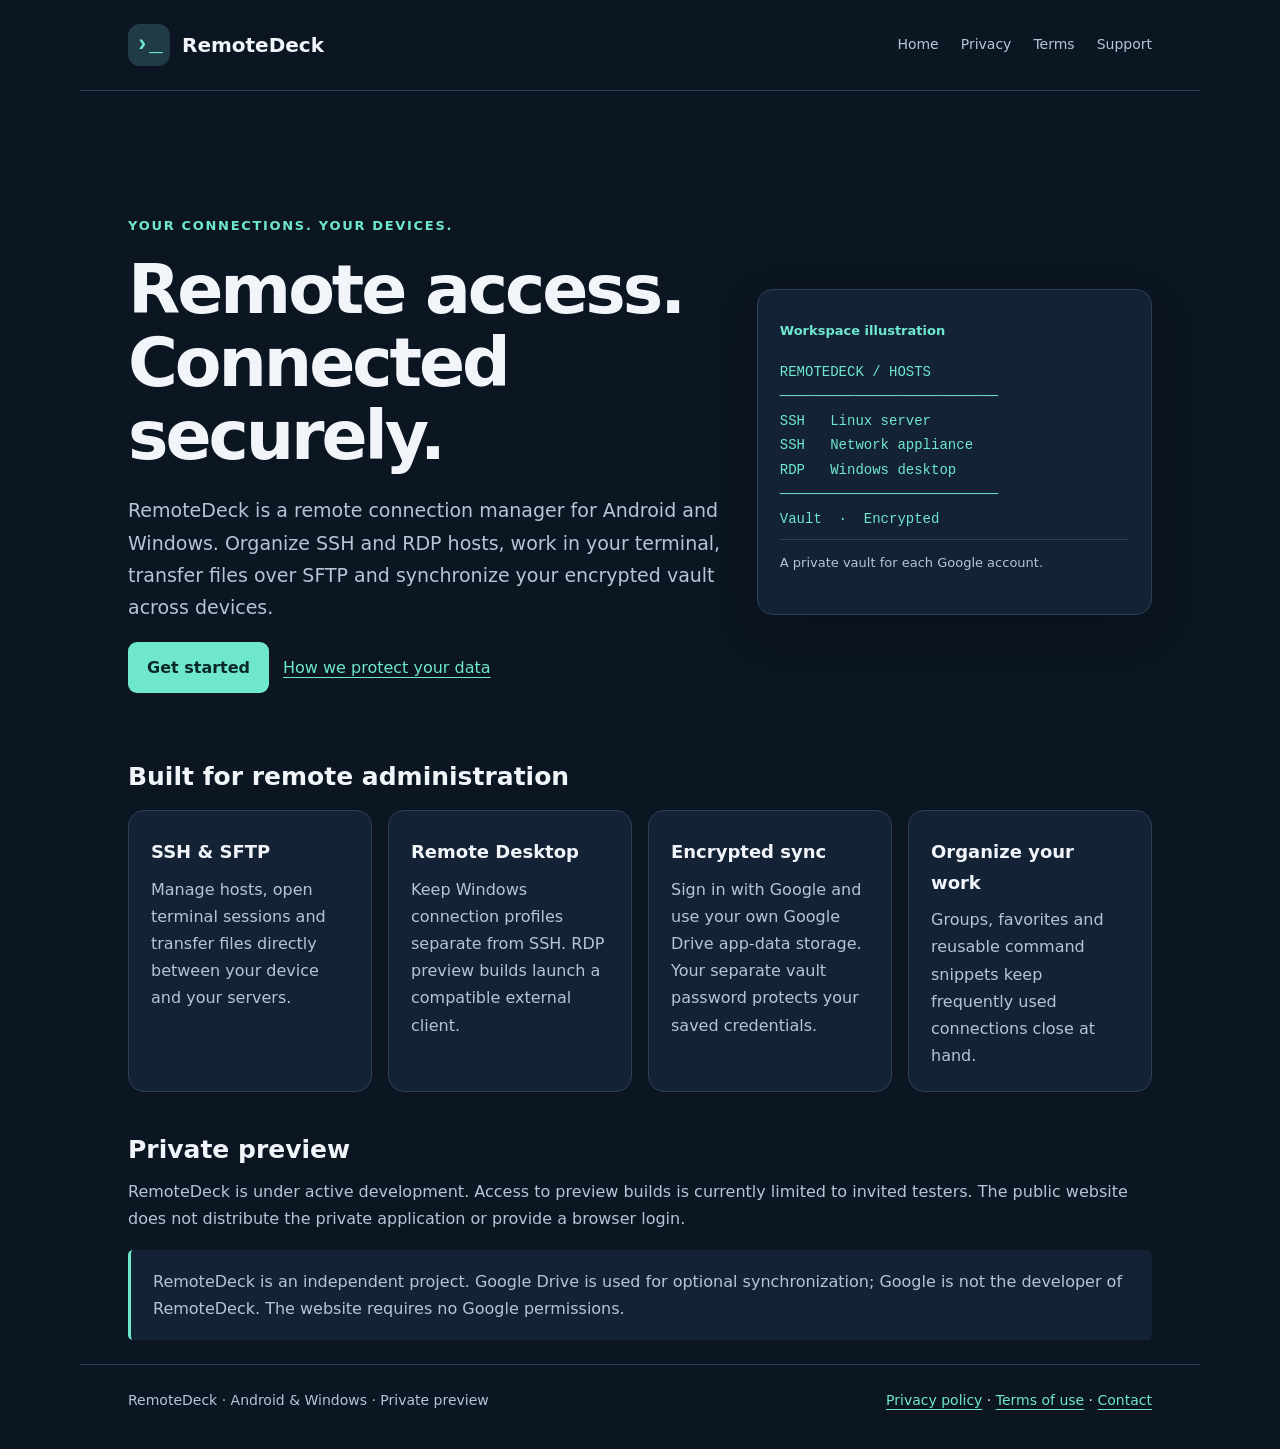
==== index.html @ 5c00d6cf "Publish RemoteDeck website with project support contact" ====
<!doctype html>
<html lang="en"><head><meta charset="utf-8"><meta name="viewport" content="width=device-width,initial-scale=1"><meta name="description" content="RemoteDeck is an Android and Windows remote connection manager with SSH, SFTP, RDP profiles and encrypted Google Drive synchronization."><title>Secure remote access | RemoteDeck</title><link rel="stylesheet" href="style.css"></head>
<body><a class="skip" href="#main">Skip to content</a><header class="header"><a class="brand" href="./"><span class="mark" aria-hidden="true">›_</span><span>RemoteDeck</span></a><nav aria-label="Main navigation"><a href="./">Home</a><a href="privacy.html">Privacy</a><a href="terms.html">Terms</a><a href="support.html">Support</a></nav></header><main id="main"><section class="hero"><div><span class="eyebrow">Your connections. Your devices.</span><h1>Remote access.<br>Connected securely.</h1><p class="lead">RemoteDeck is a remote connection manager for Android and Windows. Organize SSH and RDP hosts, work in your terminal, transfer files over SFTP and synchronize your encrypted vault across devices.</p><a class="button" href="support.html">Get started</a><a class="secondary" href="privacy.html">How we protect your data</a></div><div class="panel"><p class="label">Workspace illustration</p><div class="terminal" aria-label="Illustrative host list">REMOTEDECK / HOSTS
──────────────────────────
SSH   Linux server
SSH   Network appliance
RDP   Windows desktop
──────────────────────────
Vault  ·  Encrypted</div><p class="status">A private vault for each Google account.</p></div></section>
<h2>Built for remote administration</h2><div class="grid"><section class="feature"><h3>SSH &amp; SFTP</h3><p>Manage hosts, open terminal sessions and transfer files directly between your device and your servers.</p></section><section class="feature"><h3>Remote Desktop</h3><p>Keep Windows connection profiles separate from SSH. RDP preview builds launch a compatible external client.</p></section><section class="feature"><h3>Encrypted sync</h3><p>Sign in with Google and use your own Google Drive app-data storage. Your separate vault password protects your saved credentials.</p></section><section class="feature"><h3>Organize your work</h3><p>Groups, favorites and reusable command snippets keep frequently used connections close at hand.</p></section></div>
<h2>Private preview</h2><p>RemoteDeck is under active development. Access to preview builds is currently limited to invited testers. The public website does not distribute the private application or provide a browser login.</p><div class="notice"><p>RemoteDeck is an independent project. Google Drive is used for optional synchronization; Google is not the developer of RemoteDeck. The website requires no Google permissions.</p></div></main><footer><p>RemoteDeck · Android &amp; Windows · Private preview</p><div><a href="privacy.html">Privacy policy</a> · <a href="terms.html">Terms of use</a> · <a href="support.html">Contact</a></div></footer></body></html>
---- style.css ----
:root{color-scheme:dark;--bg:#0c1522;--panel:#142235;--ink:#f1f5fa;--muted:#b5c5d6;--accent:#6ee7cd;--line:#2d4055;font:16px/1.7 system-ui,-apple-system,BlinkMacSystemFont,"Segoe UI",sans-serif}*{box-sizing:border-box}body{margin:0;background:var(--bg);color:var(--ink)}a{color:var(--accent);text-underline-offset:4px}a:focus-visible{outline:3px solid var(--accent);outline-offset:5px}.header,main,footer{max-width:1120px;margin:auto;padding:24px clamp(18px,5vw,48px)}.header{display:flex;align-items:center;justify-content:space-between;gap:22px;border-bottom:1px solid var(--line)}.brand{display:flex;gap:12px;align-items:center;font-size:20px;font-weight:750;text-decoration:none;color:var(--ink)}.mark{display:grid;place-items:center;width:42px;height:42px;border-radius:12px;background:#203b45;color:var(--accent);font:700 23px/1 monospace}.header nav{display:flex;flex-wrap:wrap;gap:10px 22px}.header nav a{font-size:14px;text-decoration:none;color:var(--muted)}.header nav a:hover{text-decoration:underline;color:var(--ink)}.hero{padding:clamp(40px,8vw,96px) 0 36px;display:grid;grid-template-columns:1.2fr .8fr;align-items:center;gap:36px}.eyebrow{color:var(--accent);font-size:13px;letter-spacing:.13em;text-transform:uppercase;font-weight:750}h1{font-size:clamp(38px,6vw,68px);line-height:1.07;letter-spacing:-.045em;margin:16px 0 22px}h2{font-size:25px;line-height:1.25;margin:32px 0 12px}h3{font-size:18px;margin:4px 0 8px}p{margin:8px 0 18px;color:var(--muted)}.lead{font-size:19px;max-width:620px}.button{display:inline-block;padding:12px 19px;border-radius:9px;background:var(--accent);color:#0b2929;font-weight:750;text-decoration:none}.secondary{display:inline-block;margin-left:14px}.panel,.feature{background:var(--panel);border:1px solid var(--line);border-radius:16px;padding:22px}.panel{box-shadow:0 16px 45px #0003}.terminal{font:14px/1.75 ui-monospace,SFMono-Regular,Consolas,monospace;white-space:pre-wrap;color:var(--accent)}.status{font-size:13px;color:var(--muted);border-top:1px solid var(--line);padding-top:12px}.grid{display:grid;grid-template-columns:repeat(auto-fit,minmax(230px,1fr));gap:16px;margin:18px 0 42px}.feature p{margin-bottom:0}.document{max-width:800px;padding-bottom:44px}.document h1{font-size:clamp(36px,5vw,48px)}.document li{margin:8px 0;color:var(--muted)}.notice{padding:18px 22px;border-left:3px solid var(--accent);background:var(--panel);border-radius:5px}.notice p{margin:0}.label{font-size:13px;color:var(--accent);font-weight:700}footer{border-top:1px solid var(--line);font-size:14px;padding-bottom:36px;display:flex;justify-content:space-between;align-items:center;flex-wrap:wrap;gap:12px}footer p{margin:0}.skip{position:absolute;left:-1000px}.skip:focus{left:16px;top:16px;background:var(--bg);padding:12px;z-index:10}code{overflow-wrap:anywhere;color:var(--accent)}@media(max-width:720px){.header{align-items:flex-start;flex-direction:column}.hero{grid-template-columns:1fr}.secondary{display:block;margin:14px 0 0}.grid{grid-template-columns:1fr}.panel{box-shadow:none}}
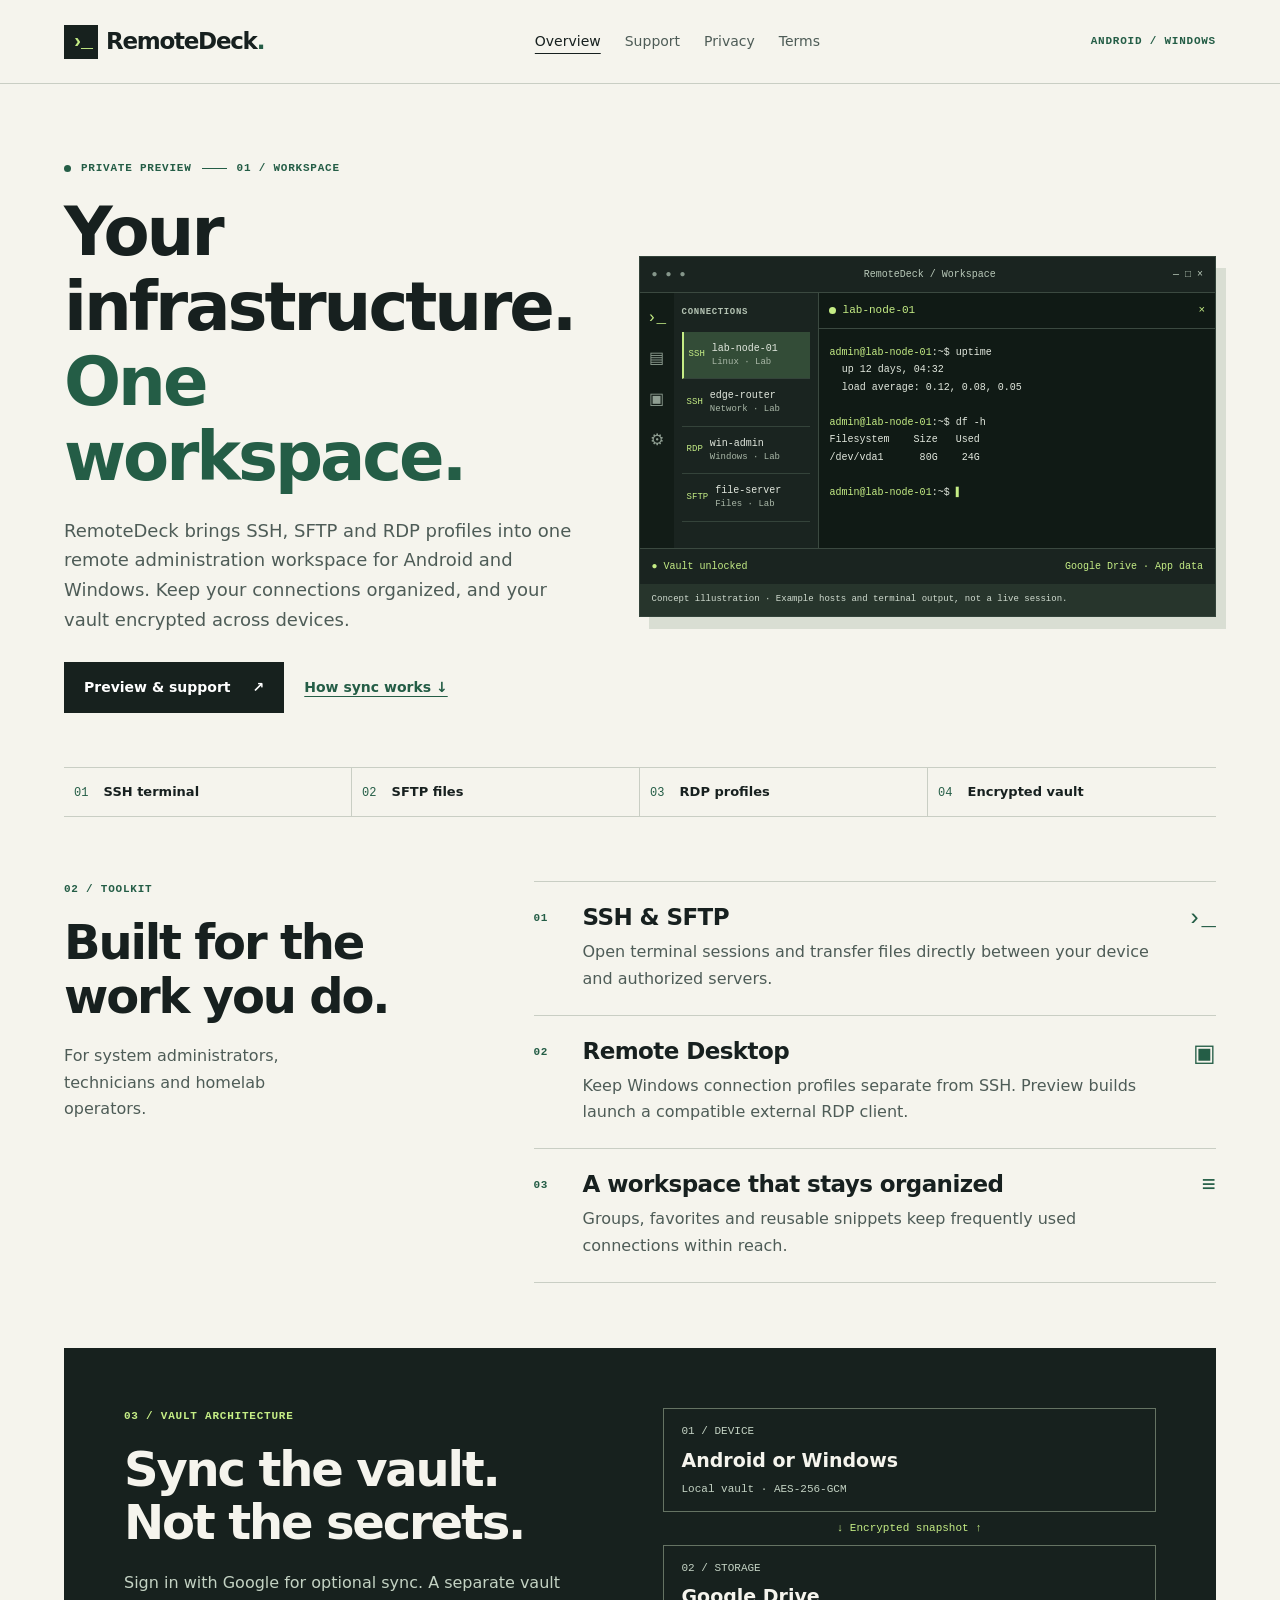
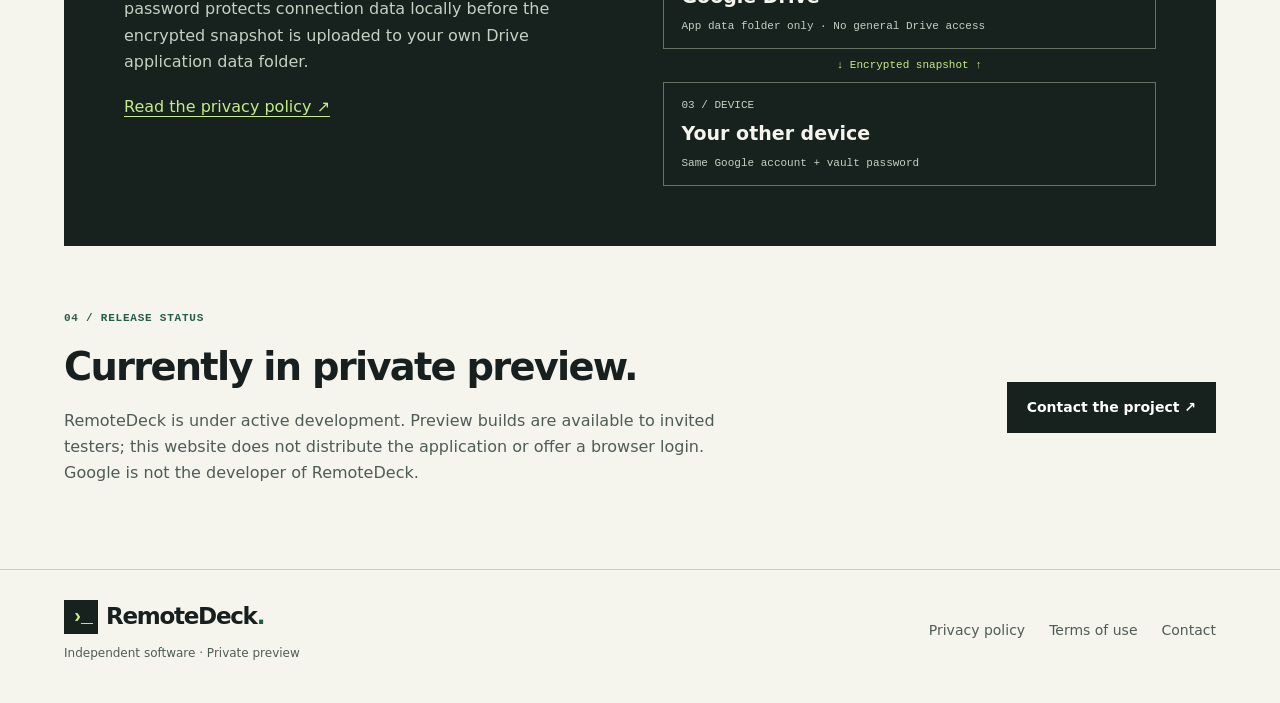
==== commit faf6598c: "Refresh RemoteDeck product website and add Search Console verification" ====
--- a/index.html
+++ b/index.html
@@ -1,11 +1,19 @@
 <!doctype html>
-<html lang="en"><head><meta charset="utf-8"><meta name="viewport" content="width=device-width,initial-scale=1"><meta name="description" content="RemoteDeck is an Android and Windows remote connection manager with SSH, SFTP, RDP profiles and encrypted Google Drive synchronization."><title>Secure remote access | RemoteDeck</title><link rel="stylesheet" href="style.css"></head>
-<body><a class="skip" href="#main">Skip to content</a><header class="header"><a class="brand" href="./"><span class="mark" aria-hidden="true">›_</span><span>RemoteDeck</span></a><nav aria-label="Main navigation"><a href="./">Home</a><a href="privacy.html">Privacy</a><a href="terms.html">Terms</a><a href="support.html">Support</a></nav></header><main id="main"><section class="hero"><div><span class="eyebrow">Your connections. Your devices.</span><h1>Remote access.<br>Connected securely.</h1><p class="lead">RemoteDeck is a remote connection manager for Android and Windows. Organize SSH and RDP hosts, work in your terminal, transfer files over SFTP and synchronize your encrypted vault across devices.</p><a class="button" href="support.html">Get started</a><a class="secondary" href="privacy.html">How we protect your data</a></div><div class="panel"><p class="label">Workspace illustration</p><div class="terminal" aria-label="Illustrative host list">REMOTEDECK / HOSTS
-──────────────────────────
-SSH   Linux server
-SSH   Network appliance
-RDP   Windows desktop
-──────────────────────────
-Vault  ·  Encrypted</div><p class="status">A private vault for each Google account.</p></div></section>
-<h2>Built for remote administration</h2><div class="grid"><section class="feature"><h3>SSH &amp; SFTP</h3><p>Manage hosts, open terminal sessions and transfer files directly between your device and your servers.</p></section><section class="feature"><h3>Remote Desktop</h3><p>Keep Windows connection profiles separate from SSH. RDP preview builds launch a compatible external client.</p></section><section class="feature"><h3>Encrypted sync</h3><p>Sign in with Google and use your own Google Drive app-data storage. Your separate vault password protects your saved credentials.</p></section><section class="feature"><h3>Organize your work</h3><p>Groups, favorites and reusable command snippets keep frequently used connections close at hand.</p></section></div>
-<h2>Private preview</h2><p>RemoteDeck is under active development. Access to preview builds is currently limited to invited testers. The public website does not distribute the private application or provide a browser login.</p><div class="notice"><p>RemoteDeck is an independent project. Google Drive is used for optional synchronization; Google is not the developer of RemoteDeck. The website requires no Google permissions.</p></div></main><footer><p>RemoteDeck · Android &amp; Windows · Private preview</p><div><a href="privacy.html">Privacy policy</a> · <a href="terms.html">Terms of use</a> · <a href="support.html">Contact</a></div></footer></body></html>+<html lang="en"><head><meta charset="utf-8"><meta name="viewport" content="width=device-width,initial-scale=1"><meta name="description" content="RemoteDeck is an Android and Windows remote connection manager for SSH, SFTP and RDP with encrypted Google Drive synchronization."><title>RemoteDeck — Remote administration workspace</title><link rel="icon" href="icon.svg" type="image/svg+xml"><link rel="stylesheet" href="style.css"></head>
+<body><a class="skip" href="#main">Skip to content</a><header class="header"><a class="brand" href="./" aria-label="RemoteDeck home"><span class="mark" aria-hidden="true">›_</span>RemoteDeck<span class="brand-dot">.</span></a><nav aria-label="Main navigation"><a href="./" aria-current="page">Overview</a><a href="support.html">Support</a><a href="privacy.html">Privacy</a><a href="terms.html">Terms</a></nav><span class="edition">ANDROID / WINDOWS</span></header>
+<main id="main">
+<section class="hero"><div class="hero-copy"><p class="eyebrow"><span class="signal"></span> PRIVATE PREVIEW <span class="rule"></span> 01 / WORKSPACE</p><h1>Your infrastructure.<br><em>One workspace.</em></h1><p class="lead">RemoteDeck brings SSH, SFTP and RDP profiles into one remote administration workspace for Android and Windows. Keep your connections organized, and your vault encrypted across devices.</p><div class="actions"><a class="button" href="support.html">Preview &amp; support <span aria-hidden="true">↗</span></a><a class="secondary" href="#security">How sync works ↓</a></div></div>
+<figure class="workspace"><div class="windowbar"><span class="window-dots" aria-hidden="true">● ● ●</span><span>RemoteDeck / Workspace</span><span>— □ ×</span></div><div class="workspace-body"><aside class="rail" aria-hidden="true"><span class="rail-active">›_</span><span>▤</span><span>▣</span><span>⚙</span></aside><div class="hosts"><p class="ui-label">CONNECTIONS</p><div class="host selected"><span class="protocol">SSH</span><span>lab-node-01<small>Linux · Lab</small></span></div><div class="host"><span class="protocol">SSH</span><span>edge-router<small>Network · Lab</small></span></div><div class="host"><span class="protocol">RDP</span><span>win-admin<small>Windows · Lab</small></span></div><div class="host"><span class="protocol">SFTP</span><span>file-server<small>Files · Lab</small></span></div></div><div class="console"><div class="tab"><span class="signal"></span> lab-node-01 <span>×</span></div><pre><span class="prompt">admin@lab-node-01</span>:~$ uptime
+  up 12 days, 04:32
+  load average: 0.12, 0.08, 0.05
+
+<span class="prompt">admin@lab-node-01</span>:~$ df -h
+Filesystem    Size   Used
+/dev/vda1      80G    24G
+
+<span class="prompt">admin@lab-node-01</span>:~$ <span class="cursor">▌</span></pre></div></div><div class="windowfoot"><span>● Vault unlocked</span><span>Google Drive · App data</span></div><figcaption>Concept illustration · Example hosts and terminal output, not a live session.</figcaption></figure></section>
+<div class="spec-strip"><span>01 <b>SSH terminal</b></span><span>02 <b>SFTP files</b></span><span>03 <b>RDP profiles</b></span><span>04 <b>Encrypted vault</b></span></div>
+<section class="editorial" id="features"><div class="section-intro"><p class="eyebrow">02 / TOOLKIT</p><h2>Built for the<br>work you do.</h2><p>For system administrators, technicians and homelab operators.</p></div><div class="feature-list"><section><span class="index">01</span><div><h3>SSH &amp; SFTP</h3><p>Open terminal sessions and transfer files directly between your device and authorized servers.</p></div><span class="feature-code">›_</span></section><section><span class="index">02</span><div><h3>Remote Desktop</h3><p>Keep Windows connection profiles separate from SSH. Preview builds launch a compatible external RDP client.</p></div><span class="feature-code">▣</span></section><section><span class="index">03</span><div><h3>A workspace that stays organized</h3><p>Groups, favorites and reusable snippets keep frequently used connections within reach.</p></div><span class="feature-code">≡</span></section></div></section>
+<section class="security" id="security"><div><p class="eyebrow">03 / VAULT ARCHITECTURE</p><h2>Sync the vault.<br>Not the secrets.</h2><p>Sign in with Google for optional sync. A separate vault password protects connection data locally before the encrypted snapshot is uploaded to your own Drive application data folder.</p><a href="privacy.html">Read the privacy policy ↗</a></div><div class="architecture" aria-label="Vault synchronization architecture"><div><span>01 / DEVICE</span><strong>Android or Windows</strong><small>Local vault · AES-256-GCM</small></div><p class="transfer">↓ Encrypted snapshot ↑</p><div><span>02 / STORAGE</span><strong>Google Drive</strong><small>App data folder only · No general Drive access</small></div><p class="transfer">↓ Encrypted snapshot ↑</p><div><span>03 / DEVICE</span><strong>Your other device</strong><small>Same Google account + vault password</small></div></div></section>
+<section class="preview"><div><p class="eyebrow">04 / RELEASE STATUS</p><h2>Currently in private preview.</h2><p>RemoteDeck is under active development. Preview builds are available to invited testers; this website does not distribute the application or offer a browser login. Google is not the developer of RemoteDeck.</p></div><a class="button" href="support.html">Contact the project ↗</a></section>
+</main><footer><div><a class="brand" href="./"><span class="mark" aria-hidden="true">›_</span>RemoteDeck<span class="brand-dot">.</span></a><p>Independent software · Private preview</p></div><nav aria-label="Legal navigation"><a href="privacy.html">Privacy policy</a><a href="terms.html">Terms of use</a><a href="support.html">Contact</a></nav></footer></body></html>
--- a/style.css
+++ b/style.css
@@ -1 +1 @@
-:root{color-scheme:dark;--bg:#0c1522;--panel:#142235;--ink:#f1f5fa;--muted:#b5c5d6;--accent:#6ee7cd;--line:#2d4055;font:16px/1.7 system-ui,-apple-system,BlinkMacSystemFont,"Segoe UI",sans-serif}*{box-sizing:border-box}body{margin:0;background:var(--bg);color:var(--ink)}a{color:var(--accent);text-underline-offset:4px}a:focus-visible{outline:3px solid var(--accent);outline-offset:5px}.header,main,footer{max-width:1120px;margin:auto;padding:24px clamp(18px,5vw,48px)}.header{display:flex;align-items:center;justify-content:space-between;gap:22px;border-bottom:1px solid var(--line)}.brand{display:flex;gap:12px;align-items:center;font-size:20px;font-weight:750;text-decoration:none;color:var(--ink)}.mark{display:grid;place-items:center;width:42px;height:42px;border-radius:12px;background:#203b45;color:var(--accent);font:700 23px/1 monospace}.header nav{display:flex;flex-wrap:wrap;gap:10px 22px}.header nav a{font-size:14px;text-decoration:none;color:var(--muted)}.header nav a:hover{text-decoration:underline;color:var(--ink)}.hero{padding:clamp(40px,8vw,96px) 0 36px;display:grid;grid-template-columns:1.2fr .8fr;align-items:center;gap:36px}.eyebrow{color:var(--accent);font-size:13px;letter-spacing:.13em;text-transform:uppercase;font-weight:750}h1{font-size:clamp(38px,6vw,68px);line-height:1.07;letter-spacing:-.045em;margin:16px 0 22px}h2{font-size:25px;line-height:1.25;margin:32px 0 12px}h3{font-size:18px;margin:4px 0 8px}p{margin:8px 0 18px;color:var(--muted)}.lead{font-size:19px;max-width:620px}.button{display:inline-block;padding:12px 19px;border-radius:9px;background:var(--accent);color:#0b2929;font-weight:750;text-decoration:none}.secondary{display:inline-block;margin-left:14px}.panel,.feature{background:var(--panel);border:1px solid var(--line);border-radius:16px;padding:22px}.panel{box-shadow:0 16px 45px #0003}.terminal{font:14px/1.75 ui-monospace,SFMono-Regular,Consolas,monospace;white-space:pre-wrap;color:var(--accent)}.status{font-size:13px;color:var(--muted);border-top:1px solid var(--line);padding-top:12px}.grid{display:grid;grid-template-columns:repeat(auto-fit,minmax(230px,1fr));gap:16px;margin:18px 0 42px}.feature p{margin-bottom:0}.document{max-width:800px;padding-bottom:44px}.document h1{font-size:clamp(36px,5vw,48px)}.document li{margin:8px 0;color:var(--muted)}.notice{padding:18px 22px;border-left:3px solid var(--accent);background:var(--panel);border-radius:5px}.notice p{margin:0}.label{font-size:13px;color:var(--accent);font-weight:700}footer{border-top:1px solid var(--line);font-size:14px;padding-bottom:36px;display:flex;justify-content:space-between;align-items:center;flex-wrap:wrap;gap:12px}footer p{margin:0}.skip{position:absolute;left:-1000px}.skip:focus{left:16px;top:16px;background:var(--bg);padding:12px;z-index:10}code{overflow-wrap:anywhere;color:var(--accent)}@media(max-width:720px){.header{align-items:flex-start;flex-direction:column}.hero{grid-template-columns:1fr}.secondary{display:block;margin:14px 0 0}.grid{grid-template-columns:1fr}.panel{box-shadow:none}}+:root{color-scheme:light;--paper:#f5f4ed;--ink:#17201f;--muted:#4e5c57;--line:#c9cec4;--accent:#245d46;--dark:#17211e;--lime:#c5ed85;--mono:ui-monospace,SFMono-Regular,Consolas,"Liberation Mono",monospace;font:16px/1.65 system-ui,-apple-system,BlinkMacSystemFont,"Segoe UI",sans-serif}*{box-sizing:border-box}html{scroll-behavior:smooth}body{margin:0;color:var(--ink);background:var(--paper)}a{color:var(--accent);text-underline-offset:4px}a:focus-visible{outline:2px solid #34744f;outline-offset:5px}.header,main,footer{max-width:1280px;margin:auto;padding-inline:clamp(20px,5vw,68px)}.header{min-height:84px;display:flex;align-items:center;justify-content:space-between;gap:24px;border-bottom:1px solid var(--line)}.brand{display:inline-flex;align-items:center;gap:8px;font-size:23px;font-weight:780;letter-spacing:-.055em;color:var(--ink);text-decoration:none;white-space:nowrap}.mark{display:grid;place-items:center;width:34px;height:34px;background:var(--dark);color:var(--lime);font:700 20px/1 var(--mono);letter-spacing:-.12em}.brand-dot{color:var(--accent);margin-left:-8px}.header nav,footer nav{display:flex;flex-wrap:wrap;gap:12px 24px}.header nav a,footer nav a{font-size:14px;color:var(--muted);text-decoration:none}.header nav a[aria-current=page]{color:var(--ink);text-decoration:underline;text-underline-offset:7px}.header nav a:hover,footer nav a:hover{text-decoration:underline}.edition,.eyebrow,.index,.ui-label{font:600 11px/1.5 var(--mono);letter-spacing:.07em;color:var(--accent)}.edition{white-space:nowrap}.hero{padding:76px 0 54px;display:grid;grid-template-columns:1fr 1.08fr;align-items:center;gap:40px}.eyebrow{display:flex;align-items:center;gap:10px;margin:0 0 18px}.signal{width:7px;height:7px;display:inline-block;background:currentColor;border-radius:50%;flex:none}.rule{width:25px;border-top:1px solid currentColor}h1,h2,h3{line-height:1.12;letter-spacing:-.045em;margin:0 0 20px}h1{font-size:clamp(42px,5.25vw,76px);font-weight:770}h1 em{font-style:normal;color:var(--accent)}h2{font-size:clamp(30px,3.8vw,48px);font-weight:740}h3{font-size:23px;letter-spacing:-.025em;margin-bottom:8px}p{color:var(--muted);margin:0 0 18px}.lead{font-size:18px;max-width:46ch}.actions{display:flex;align-items:center;gap:20px;flex-wrap:wrap;margin-top:28px}.button{display:inline-flex;align-items:center;justify-content:space-between;gap:22px;background:var(--dark);color:#fff;padding:13px 19px;font-weight:650;font-size:14px;text-decoration:none;border:1px solid var(--dark)}.button:hover{background:#315447}.secondary{font-size:14px;font-weight:650}.workspace{margin:0;background:#1a2420;color:#e2e8de;border:1px solid #33433a;box-shadow:10px 12px 0 #d9ded3;min-width:0;font:11px/1.5 var(--mono)}.windowbar,.windowfoot{display:flex;justify-content:space-between;align-items:center;gap:10px;padding:10px 12px;border-bottom:1px solid #3b4940;color:#b9c9b9;font-size:10px}.window-dots{letter-spacing:1px;color:#85968a}.workspace-body{display:grid;grid-template-columns:34px 145px minmax(0,1fr);min-height:255px}.rail{background:#121c17;display:flex;align-items:center;flex-direction:column;gap:17px;padding:13px 0;font-size:16px;color:#8f9e92}.rail-active{color:var(--lime)}.hosts{border-right:1px solid #3b4940;padding:13px 8px;min-width:0}.ui-label{font-size:9px;color:#b3c2b2;margin:0 0 12px}.host{display:flex;align-items:center;gap:7px;padding:9px 5px;border-bottom:1px solid #34433a;overflow-wrap:anywhere;font-size:10px}.host.selected{background:#334c37;border-left:2px solid var(--lime)}.host small{display:block;color:#aab8a8;font-size:9px}.protocol{font-size:9px;color:var(--lime)}.console{background:#101a15;min-width:0}.tab{padding:9px 10px;border-bottom:1px solid #3b4940;display:flex;align-items:center;gap:7px;color:var(--lime)}.tab span:last-child{margin-left:auto}.console pre{margin:0;padding:15px 11px;white-space:pre-wrap;overflow-wrap:anywhere;font:10px/1.75 var(--mono);color:#e2e8de}.prompt,.cursor{color:var(--lime)}.windowfoot{border-top:1px solid #3b4940;border-bottom:0;color:var(--lime)}figcaption{padding:9px 12px;color:#d1dcd0;background:#27352c;font-size:9px}.spec-strip{display:grid;grid-template-columns:repeat(4,1fr);border-block:1px solid var(--line);margin:0 0 64px}.spec-strip span{padding:16px 10px;font:12px var(--mono);color:var(--accent);border-right:1px solid var(--line)}.spec-strip span:last-child{border:0}.spec-strip b{font:650 13px system-ui;color:var(--ink);margin-left:8px}.editorial{display:grid;grid-template-columns:.75fr 1.25fr;gap:60px;margin-bottom:65px}.section-intro p:last-child{max-width:27ch}.feature-list{border-top:1px solid var(--line)}.feature-list section{display:grid;grid-template-columns:35px 1fr 30px;gap:14px;padding:23px 0;border-bottom:1px solid var(--line)}.feature-list p{margin:0;max-width:60ch}.index{padding-top:5px}.feature-code{font:24px var(--mono);color:var(--accent);text-align:right}.security{background:var(--dark);color:#f5f4ed;padding:clamp(26px,5vw,60px);display:grid;grid-template-columns:1fr 1fr;gap:45px}.security p{color:#c3d2c3}.security .eyebrow,.security a{color:var(--lime)}.architecture{display:grid;gap:0}.architecture>div{border:1px solid #657363;padding:14px 18px}.architecture span,.architecture small{display:block;font:11px/1.5 var(--mono);color:#c3d2c3}.architecture strong{display:block;font-size:19px;margin:5px 0}.architecture .transfer{font:11px/1.5 var(--mono);text-align:center;margin:8px 0;color:var(--lime)}.preview{display:flex;align-items:center;justify-content:space-between;gap:35px;padding:64px 0}.preview p{max-width:65ch}.preview h2{font-size:clamp(26px,3vw,40px)}.preview .button{flex-shrink:0}footer{display:flex;align-items:center;justify-content:space-between;gap:25px;flex-wrap:wrap;padding-block:28px 40px;border-top:1px solid var(--line)}footer p{font-size:12px;margin:8px 0 0}.document{max-width:800px;margin:0 auto;padding:58px 0 64px}.document h1{font-size:clamp(38px,5vw,60px);padding-bottom:22px;border-bottom:1px solid var(--line)}.document h2{font-size:24px;letter-spacing:-.025em;margin:34px 0 12px;scroll-margin-top:20px}.document li{color:var(--muted);margin:8px 0}.document code{font:13px/1.6 var(--mono);color:var(--accent);overflow-wrap:anywhere;background:#e6eadf;padding:2px 4px}.notice{border-left:3px solid var(--accent);background:#e8ece2;padding:18px 22px;margin:20px 0}.notice p{margin:0}.toc{border-block:1px solid var(--line);margin:25px 0;padding:17px 0}.toc strong{font:600 11px var(--mono);text-transform:uppercase;letter-spacing:.08em}.toc ol{display:grid;grid-template-columns:1fr 1fr;gap:6px 25px;padding-left:22px;margin:10px 0}.toc li{font-size:14px;margin:0}.skip{position:absolute;left:-1000px}.skip:focus{left:16px;top:16px;padding:12px;background:var(--paper);z-index:10}@media(max-width:1000px){.edition{display:none}.hero{gap:26px}.workspace-body{grid-template-columns:28px 110px minmax(0,1fr)}}@media(max-width:760px){.header{align-items:flex-start;flex-direction:column;gap:14px;padding-block:19px}.hero,.editorial,.security{grid-template-columns:1fr;gap:26px}.hero{padding:40px 0 35px}.spec-strip{grid-template-columns:1fr 1fr;margin-bottom:40px}.spec-strip span{border-bottom:1px solid var(--line)}.spec-strip span:nth-child(2){border-right:0}.spec-strip span:nth-child(n+3){border-bottom:0}.editorial{margin-bottom:40px}.preview{align-items:flex-start;flex-direction:column;padding:38px 0}.document{padding:38px 0}.toc ol{grid-template-columns:1fr}.workspace{box-shadow:5px 6px 0 #d9ded3}}@media(max-width:370px){.workspace-body{grid-template-columns:0 91px minmax(0,1fr)}.rail{display:none}.host{gap:3px}.windowbar{font-size:8px}.windowfoot{font-size:8px}}@media(prefers-reduced-motion:reduce){html{scroll-behavior:auto}}
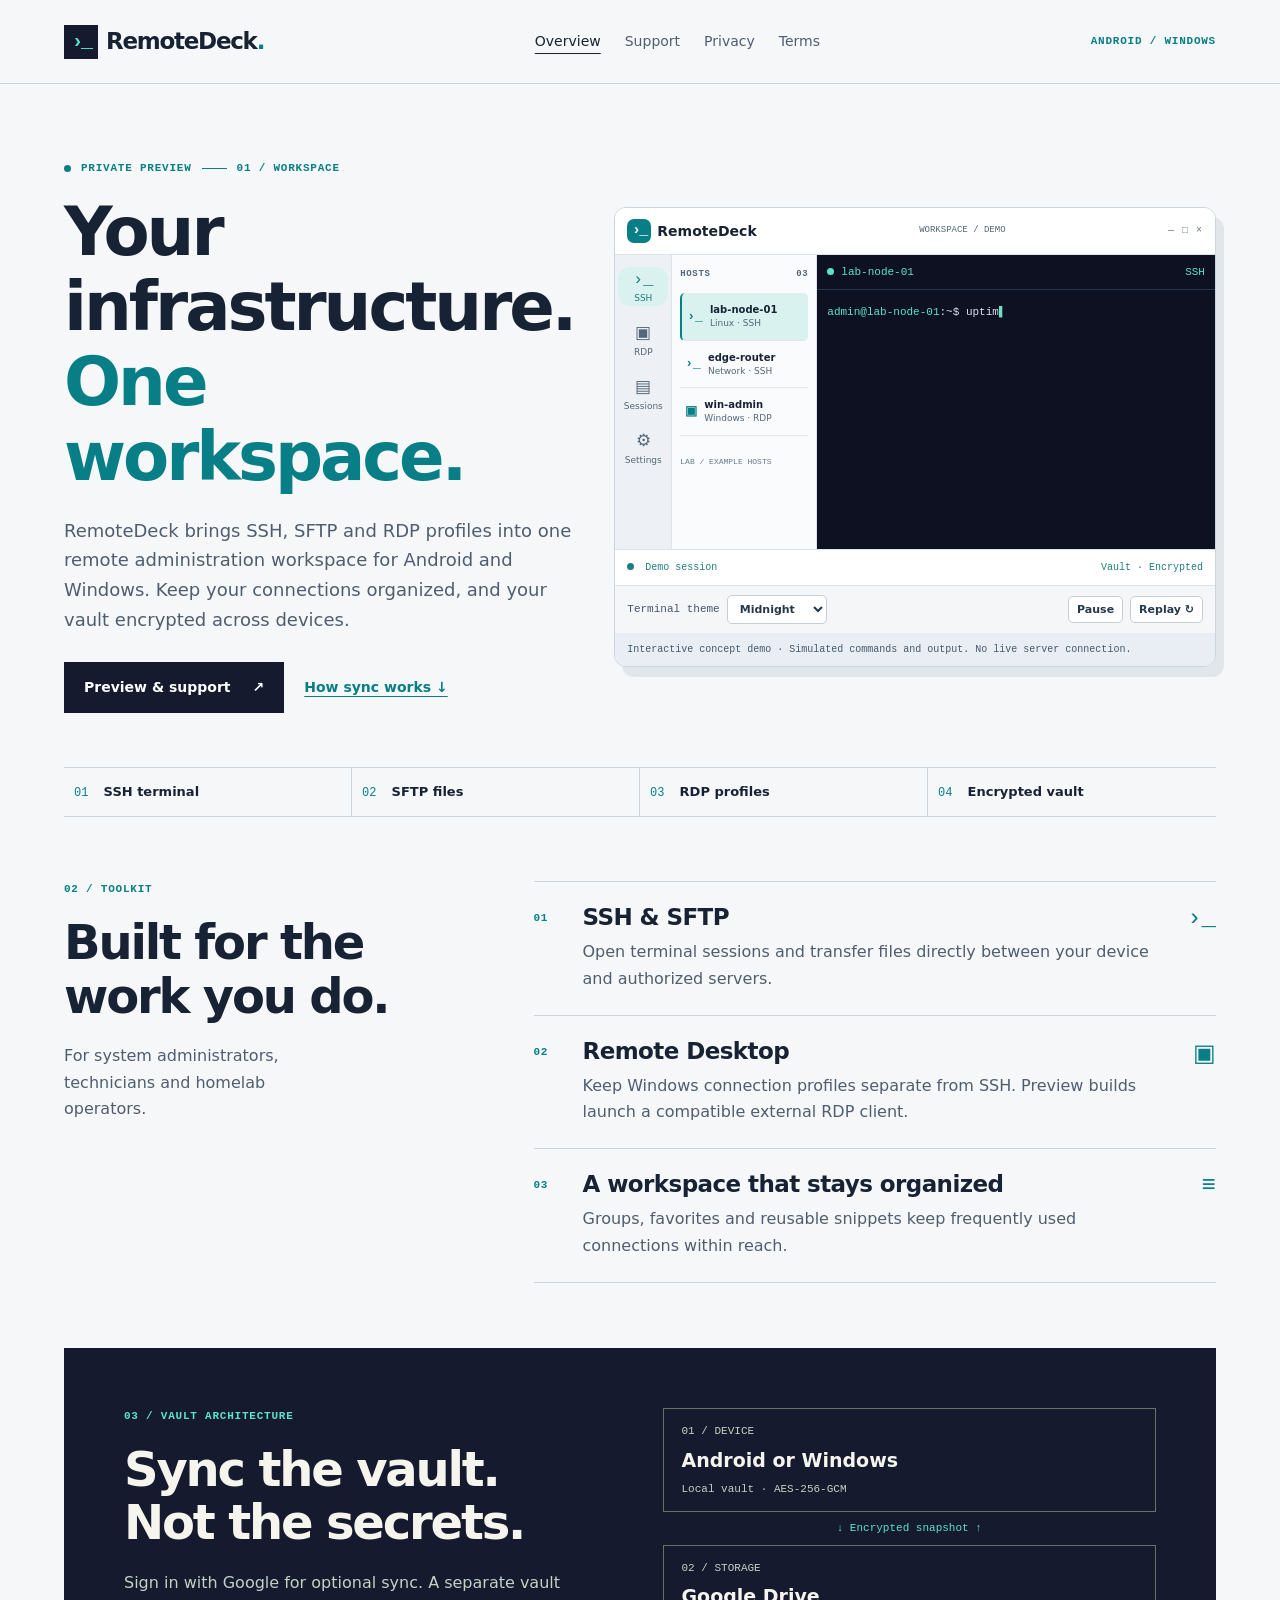
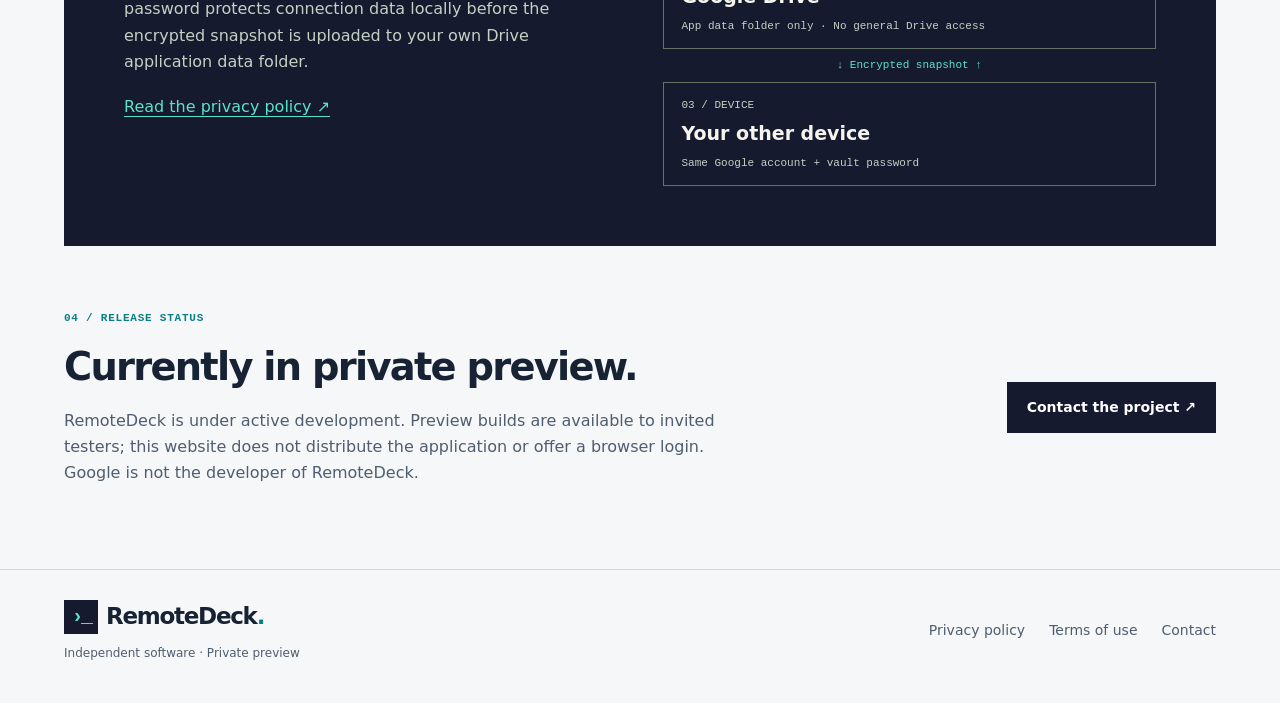
==== commit 0b1f7e04: "Animate RemoteDeck terminal demo with app-native palettes and accessible controls" ====
--- a/index.html
+++ b/index.html
@@ -1,9 +1,13 @@
 <!doctype html>
-<html lang="en"><head><meta charset="utf-8"><meta name="viewport" content="width=device-width,initial-scale=1"><meta name="description" content="RemoteDeck is an Android and Windows remote connection manager for SSH, SFTP and RDP with encrypted Google Drive synchronization."><title>RemoteDeck — Remote administration workspace</title><link rel="icon" href="icon.svg" type="image/svg+xml"><link rel="stylesheet" href="style.css"></head>
+<html lang="en"><head><meta charset="utf-8"><meta name="viewport" content="width=device-width,initial-scale=1"><meta name="description" content="RemoteDeck is an Android and Windows remote connection manager for SSH, SFTP and RDP with encrypted Google Drive synchronization."><title>RemoteDeck — Remote administration workspace</title><link rel="icon" href="icon.svg" type="image/svg+xml"><link rel="stylesheet" href="style.css"><script src="demo.js" defer></script></head>
 <body><a class="skip" href="#main">Skip to content</a><header class="header"><a class="brand" href="./" aria-label="RemoteDeck home"><span class="mark" aria-hidden="true">›_</span>RemoteDeck<span class="brand-dot">.</span></a><nav aria-label="Main navigation"><a href="./" aria-current="page">Overview</a><a href="support.html">Support</a><a href="privacy.html">Privacy</a><a href="terms.html">Terms</a></nav><span class="edition">ANDROID / WINDOWS</span></header>
 <main id="main">
 <section class="hero"><div class="hero-copy"><p class="eyebrow"><span class="signal"></span> PRIVATE PREVIEW <span class="rule"></span> 01 / WORKSPACE</p><h1>Your infrastructure.<br><em>One workspace.</em></h1><p class="lead">RemoteDeck brings SSH, SFTP and RDP profiles into one remote administration workspace for Android and Windows. Keep your connections organized, and your vault encrypted across devices.</p><div class="actions"><a class="button" href="support.html">Preview &amp; support <span aria-hidden="true">↗</span></a><a class="secondary" href="#security">How sync works ↓</a></div></div>
-<figure class="workspace"><div class="windowbar"><span class="window-dots" aria-hidden="true">● ● ●</span><span>RemoteDeck / Workspace</span><span>— □ ×</span></div><div class="workspace-body"><aside class="rail" aria-hidden="true"><span class="rail-active">›_</span><span>▤</span><span>▣</span><span>⚙</span></aside><div class="hosts"><p class="ui-label">CONNECTIONS</p><div class="host selected"><span class="protocol">SSH</span><span>lab-node-01<small>Linux · Lab</small></span></div><div class="host"><span class="protocol">SSH</span><span>edge-router<small>Network · Lab</small></span></div><div class="host"><span class="protocol">RDP</span><span>win-admin<small>Windows · Lab</small></span></div><div class="host"><span class="protocol">SFTP</span><span>file-server<small>Files · Lab</small></span></div></div><div class="console"><div class="tab"><span class="signal"></span> lab-node-01 <span>×</span></div><pre><span class="prompt">admin@lab-node-01</span>:~$ uptime
+<figure class="workspace" id="workspace-demo">
+<div class="windowbar"><span class="demo-brand"><span class="mark" aria-hidden="true">›_</span> RemoteDeck</span><span class="demo-mode">WORKSPACE / DEMO</span><span class="window-dots" aria-hidden="true">— □ ×</span></div>
+<div class="workspace-body"><aside class="rail" aria-hidden="true"><span class="rail-active">›_<small>SSH</small></span><span>▣<small>RDP</small></span><span>▤<small>Sessions</small></span><span>⚙<small>Settings</small></span></aside>
+<div class="hosts"><p class="ui-label">HOSTS <span>03</span></p><div class="host selected"><span class="protocol">›_</span><span>lab-node-01<small>Linux · SSH</small></span></div><div class="host"><span class="protocol">›_</span><span>edge-router<small>Network · SSH</small></span></div><div class="host"><span class="protocol">▣</span><span>win-admin<small>Windows · RDP</small></span></div><div class="host-note">LAB / EXAMPLE HOSTS</div></div>
+<div class="console"><div class="tab"><span class="signal"></span> lab-node-01 <span>SSH</span></div><pre id="terminal-output" aria-label="Simulated SSH terminal output" tabindex="0"><span class="prompt">admin@lab-node-01</span>:~$ uptime
   up 12 days, 04:32
   load average: 0.12, 0.08, 0.05
 
@@ -11,7 +15,10 @@
 Filesystem    Size   Used
 /dev/vda1      80G    24G
 
-<span class="prompt">admin@lab-node-01</span>:~$ <span class="cursor">▌</span></pre></div></div><div class="windowfoot"><span>● Vault unlocked</span><span>Google Drive · App data</span></div><figcaption>Concept illustration · Example hosts and terminal output, not a live session.</figcaption></figure></section>
+<span class="prompt">admin@lab-node-01</span>:~$ <span class="cursor" aria-hidden="true">▌</span></pre></div></div>
+<div class="windowfoot"><span><span class="signal"></span> Demo session</span><span>Vault · Encrypted</span></div>
+<div class="demo-controls" hidden><div class="palette-control"><label for="demo-palette">Terminal theme</label><select id="demo-palette"><option value="midnight">Midnight</option><option value="night-owl">Night Owl</option><option value="dracula">Dracula</option><option value="nord">Nord</option></select></div><div class="demo-buttons"><button id="demo-toggle" type="button">Pause</button><button id="demo-replay" type="button">Replay ↻</button></div></div>
+<figcaption>Interactive concept demo · Simulated commands and output. No live server connection.</figcaption></figure></section>
 <div class="spec-strip"><span>01 <b>SSH terminal</b></span><span>02 <b>SFTP files</b></span><span>03 <b>RDP profiles</b></span><span>04 <b>Encrypted vault</b></span></div>
 <section class="editorial" id="features"><div class="section-intro"><p class="eyebrow">02 / TOOLKIT</p><h2>Built for the<br>work you do.</h2><p>For system administrators, technicians and homelab operators.</p></div><div class="feature-list"><section><span class="index">01</span><div><h3>SSH &amp; SFTP</h3><p>Open terminal sessions and transfer files directly between your device and authorized servers.</p></div><span class="feature-code">›_</span></section><section><span class="index">02</span><div><h3>Remote Desktop</h3><p>Keep Windows connection profiles separate from SSH. Preview builds launch a compatible external RDP client.</p></div><span class="feature-code">▣</span></section><section><span class="index">03</span><div><h3>A workspace that stays organized</h3><p>Groups, favorites and reusable snippets keep frequently used connections within reach.</p></div><span class="feature-code">≡</span></section></div></section>
 <section class="security" id="security"><div><p class="eyebrow">03 / VAULT ARCHITECTURE</p><h2>Sync the vault.<br>Not the secrets.</h2><p>Sign in with Google for optional sync. A separate vault password protects connection data locally before the encrypted snapshot is uploaded to your own Drive application data folder.</p><a href="privacy.html">Read the privacy policy ↗</a></div><div class="architecture" aria-label="Vault synchronization architecture"><div><span>01 / DEVICE</span><strong>Android or Windows</strong><small>Local vault · AES-256-GCM</small></div><p class="transfer">↓ Encrypted snapshot ↑</p><div><span>02 / STORAGE</span><strong>Google Drive</strong><small>App data folder only · No general Drive access</small></div><p class="transfer">↓ Encrypted snapshot ↑</p><div><span>03 / DEVICE</span><strong>Your other device</strong><small>Same Google account + vault password</small></div></div></section>
--- a/style.css
+++ b/style.css
@@ -1 +1,8 @@
-:root{color-scheme:light;--paper:#f5f4ed;--ink:#17201f;--muted:#4e5c57;--line:#c9cec4;--accent:#245d46;--dark:#17211e;--lime:#c5ed85;--mono:ui-monospace,SFMono-Regular,Consolas,"Liberation Mono",monospace;font:16px/1.65 system-ui,-apple-system,BlinkMacSystemFont,"Segoe UI",sans-serif}*{box-sizing:border-box}html{scroll-behavior:smooth}body{margin:0;color:var(--ink);background:var(--paper)}a{color:var(--accent);text-underline-offset:4px}a:focus-visible{outline:2px solid #34744f;outline-offset:5px}.header,main,footer{max-width:1280px;margin:auto;padding-inline:clamp(20px,5vw,68px)}.header{min-height:84px;display:flex;align-items:center;justify-content:space-between;gap:24px;border-bottom:1px solid var(--line)}.brand{display:inline-flex;align-items:center;gap:8px;font-size:23px;font-weight:780;letter-spacing:-.055em;color:var(--ink);text-decoration:none;white-space:nowrap}.mark{display:grid;place-items:center;width:34px;height:34px;background:var(--dark);color:var(--lime);font:700 20px/1 var(--mono);letter-spacing:-.12em}.brand-dot{color:var(--accent);margin-left:-8px}.header nav,footer nav{display:flex;flex-wrap:wrap;gap:12px 24px}.header nav a,footer nav a{font-size:14px;color:var(--muted);text-decoration:none}.header nav a[aria-current=page]{color:var(--ink);text-decoration:underline;text-underline-offset:7px}.header nav a:hover,footer nav a:hover{text-decoration:underline}.edition,.eyebrow,.index,.ui-label{font:600 11px/1.5 var(--mono);letter-spacing:.07em;color:var(--accent)}.edition{white-space:nowrap}.hero{padding:76px 0 54px;display:grid;grid-template-columns:1fr 1.08fr;align-items:center;gap:40px}.eyebrow{display:flex;align-items:center;gap:10px;margin:0 0 18px}.signal{width:7px;height:7px;display:inline-block;background:currentColor;border-radius:50%;flex:none}.rule{width:25px;border-top:1px solid currentColor}h1,h2,h3{line-height:1.12;letter-spacing:-.045em;margin:0 0 20px}h1{font-size:clamp(42px,5.25vw,76px);font-weight:770}h1 em{font-style:normal;color:var(--accent)}h2{font-size:clamp(30px,3.8vw,48px);font-weight:740}h3{font-size:23px;letter-spacing:-.025em;margin-bottom:8px}p{color:var(--muted);margin:0 0 18px}.lead{font-size:18px;max-width:46ch}.actions{display:flex;align-items:center;gap:20px;flex-wrap:wrap;margin-top:28px}.button{display:inline-flex;align-items:center;justify-content:space-between;gap:22px;background:var(--dark);color:#fff;padding:13px 19px;font-weight:650;font-size:14px;text-decoration:none;border:1px solid var(--dark)}.button:hover{background:#315447}.secondary{font-size:14px;font-weight:650}.workspace{margin:0;background:#1a2420;color:#e2e8de;border:1px solid #33433a;box-shadow:10px 12px 0 #d9ded3;min-width:0;font:11px/1.5 var(--mono)}.windowbar,.windowfoot{display:flex;justify-content:space-between;align-items:center;gap:10px;padding:10px 12px;border-bottom:1px solid #3b4940;color:#b9c9b9;font-size:10px}.window-dots{letter-spacing:1px;color:#85968a}.workspace-body{display:grid;grid-template-columns:34px 145px minmax(0,1fr);min-height:255px}.rail{background:#121c17;display:flex;align-items:center;flex-direction:column;gap:17px;padding:13px 0;font-size:16px;color:#8f9e92}.rail-active{color:var(--lime)}.hosts{border-right:1px solid #3b4940;padding:13px 8px;min-width:0}.ui-label{font-size:9px;color:#b3c2b2;margin:0 0 12px}.host{display:flex;align-items:center;gap:7px;padding:9px 5px;border-bottom:1px solid #34433a;overflow-wrap:anywhere;font-size:10px}.host.selected{background:#334c37;border-left:2px solid var(--lime)}.host small{display:block;color:#aab8a8;font-size:9px}.protocol{font-size:9px;color:var(--lime)}.console{background:#101a15;min-width:0}.tab{padding:9px 10px;border-bottom:1px solid #3b4940;display:flex;align-items:center;gap:7px;color:var(--lime)}.tab span:last-child{margin-left:auto}.console pre{margin:0;padding:15px 11px;white-space:pre-wrap;overflow-wrap:anywhere;font:10px/1.75 var(--mono);color:#e2e8de}.prompt,.cursor{color:var(--lime)}.windowfoot{border-top:1px solid #3b4940;border-bottom:0;color:var(--lime)}figcaption{padding:9px 12px;color:#d1dcd0;background:#27352c;font-size:9px}.spec-strip{display:grid;grid-template-columns:repeat(4,1fr);border-block:1px solid var(--line);margin:0 0 64px}.spec-strip span{padding:16px 10px;font:12px var(--mono);color:var(--accent);border-right:1px solid var(--line)}.spec-strip span:last-child{border:0}.spec-strip b{font:650 13px system-ui;color:var(--ink);margin-left:8px}.editorial{display:grid;grid-template-columns:.75fr 1.25fr;gap:60px;margin-bottom:65px}.section-intro p:last-child{max-width:27ch}.feature-list{border-top:1px solid var(--line)}.feature-list section{display:grid;grid-template-columns:35px 1fr 30px;gap:14px;padding:23px 0;border-bottom:1px solid var(--line)}.feature-list p{margin:0;max-width:60ch}.index{padding-top:5px}.feature-code{font:24px var(--mono);color:var(--accent);text-align:right}.security{background:var(--dark);color:#f5f4ed;padding:clamp(26px,5vw,60px);display:grid;grid-template-columns:1fr 1fr;gap:45px}.security p{color:#c3d2c3}.security .eyebrow,.security a{color:var(--lime)}.architecture{display:grid;gap:0}.architecture>div{border:1px solid #657363;padding:14px 18px}.architecture span,.architecture small{display:block;font:11px/1.5 var(--mono);color:#c3d2c3}.architecture strong{display:block;font-size:19px;margin:5px 0}.architecture .transfer{font:11px/1.5 var(--mono);text-align:center;margin:8px 0;color:var(--lime)}.preview{display:flex;align-items:center;justify-content:space-between;gap:35px;padding:64px 0}.preview p{max-width:65ch}.preview h2{font-size:clamp(26px,3vw,40px)}.preview .button{flex-shrink:0}footer{display:flex;align-items:center;justify-content:space-between;gap:25px;flex-wrap:wrap;padding-block:28px 40px;border-top:1px solid var(--line)}footer p{font-size:12px;margin:8px 0 0}.document{max-width:800px;margin:0 auto;padding:58px 0 64px}.document h1{font-size:clamp(38px,5vw,60px);padding-bottom:22px;border-bottom:1px solid var(--line)}.document h2{font-size:24px;letter-spacing:-.025em;margin:34px 0 12px;scroll-margin-top:20px}.document li{color:var(--muted);margin:8px 0}.document code{font:13px/1.6 var(--mono);color:var(--accent);overflow-wrap:anywhere;background:#e6eadf;padding:2px 4px}.notice{border-left:3px solid var(--accent);background:#e8ece2;padding:18px 22px;margin:20px 0}.notice p{margin:0}.toc{border-block:1px solid var(--line);margin:25px 0;padding:17px 0}.toc strong{font:600 11px var(--mono);text-transform:uppercase;letter-spacing:.08em}.toc ol{display:grid;grid-template-columns:1fr 1fr;gap:6px 25px;padding-left:22px;margin:10px 0}.toc li{font-size:14px;margin:0}.skip{position:absolute;left:-1000px}.skip:focus{left:16px;top:16px;padding:12px;background:var(--paper);z-index:10}@media(max-width:1000px){.edition{display:none}.hero{gap:26px}.workspace-body{grid-template-columns:28px 110px minmax(0,1fr)}}@media(max-width:760px){.header{align-items:flex-start;flex-direction:column;gap:14px;padding-block:19px}.hero,.editorial,.security{grid-template-columns:1fr;gap:26px}.hero{padding:40px 0 35px}.spec-strip{grid-template-columns:1fr 1fr;margin-bottom:40px}.spec-strip span{border-bottom:1px solid var(--line)}.spec-strip span:nth-child(2){border-right:0}.spec-strip span:nth-child(n+3){border-bottom:0}.editorial{margin-bottom:40px}.preview{align-items:flex-start;flex-direction:column;padding:38px 0}.document{padding:38px 0}.toc ol{grid-template-columns:1fr}.workspace{box-shadow:5px 6px 0 #d9ded3}}@media(max-width:370px){.workspace-body{grid-template-columns:0 91px minmax(0,1fr)}.rail{display:none}.host{gap:3px}.windowbar{font-size:8px}.windowfoot{font-size:8px}}@media(prefers-reduced-motion:reduce){html{scroll-behavior:auto}}+:root{color-scheme:light;--paper:#f5f4ed;--ink:#17201f;--muted:#4e5c57;--line:#c9cec4;--accent:#245d46;--dark:#17211e;--lime:#c5ed85;--mono:ui-monospace,SFMono-Regular,Consolas,"Liberation Mono",monospace;font:16px/1.65 system-ui,-apple-system,BlinkMacSystemFont,"Segoe UI",sans-serif}*{box-sizing:border-box}html{scroll-behavior:smooth}body{margin:0;color:var(--ink);background:var(--paper)}a{color:var(--accent);text-underline-offset:4px}a:focus-visible{outline:2px solid #34744f;outline-offset:5px}.header,main,footer{max-width:1280px;margin:auto;padding-inline:clamp(20px,5vw,68px)}.header{min-height:84px;display:flex;align-items:center;justify-content:space-between;gap:24px;border-bottom:1px solid var(--line)}.brand{display:inline-flex;align-items:center;gap:8px;font-size:23px;font-weight:780;letter-spacing:-.055em;color:var(--ink);text-decoration:none;white-space:nowrap}.mark{display:grid;place-items:center;width:34px;height:34px;background:var(--dark);color:var(--lime);font:700 20px/1 var(--mono);letter-spacing:-.12em}.brand-dot{color:var(--accent);margin-left:-8px}.header nav,footer nav{display:flex;flex-wrap:wrap;gap:12px 24px}.header nav a,footer nav a{font-size:14px;color:var(--muted);text-decoration:none}.header nav a[aria-current=page]{color:var(--ink);text-decoration:underline;text-underline-offset:7px}.header nav a:hover,footer nav a:hover{text-decoration:underline}.edition,.eyebrow,.index,.ui-label{font:600 11px/1.5 var(--mono);letter-spacing:.07em;color:var(--accent)}.edition{white-space:nowrap}.hero{padding:76px 0 54px;display:grid;grid-template-columns:1fr 1.08fr;align-items:center;gap:40px}.eyebrow{display:flex;align-items:center;gap:10px;margin:0 0 18px}.signal{width:7px;height:7px;display:inline-block;background:currentColor;border-radius:50%;flex:none}.rule{width:25px;border-top:1px solid currentColor}h1,h2,h3{line-height:1.12;letter-spacing:-.045em;margin:0 0 20px}h1{font-size:clamp(42px,5.25vw,76px);font-weight:770}h1 em{font-style:normal;color:var(--accent)}h2{font-size:clamp(30px,3.8vw,48px);font-weight:740}h3{font-size:23px;letter-spacing:-.025em;margin-bottom:8px}p{color:var(--muted);margin:0 0 18px}.lead{font-size:18px;max-width:46ch}.actions{display:flex;align-items:center;gap:20px;flex-wrap:wrap;margin-top:28px}.button{display:inline-flex;align-items:center;justify-content:space-between;gap:22px;background:var(--dark);color:#fff;padding:13px 19px;font-weight:650;font-size:14px;text-decoration:none;border:1px solid var(--dark)}.button:hover{background:#315447}.secondary{font-size:14px;font-weight:650}.workspace{margin:0;background:#1a2420;color:#e2e8de;border:1px solid #33433a;box-shadow:10px 12px 0 #d9ded3;min-width:0;font:11px/1.5 var(--mono)}.windowbar,.windowfoot{display:flex;justify-content:space-between;align-items:center;gap:10px;padding:10px 12px;border-bottom:1px solid #3b4940;color:#b9c9b9;font-size:10px}.window-dots{letter-spacing:1px;color:#85968a}.workspace-body{display:grid;grid-template-columns:34px 145px minmax(0,1fr);min-height:255px}.rail{background:#121c17;display:flex;align-items:center;flex-direction:column;gap:17px;padding:13px 0;font-size:16px;color:#8f9e92}.rail-active{color:var(--lime)}.hosts{border-right:1px solid #3b4940;padding:13px 8px;min-width:0}.ui-label{font-size:9px;color:#b3c2b2;margin:0 0 12px}.host{display:flex;align-items:center;gap:7px;padding:9px 5px;border-bottom:1px solid #34433a;overflow-wrap:anywhere;font-size:10px}.host.selected{background:#334c37;border-left:2px solid var(--lime)}.host small{display:block;color:#aab8a8;font-size:9px}.protocol{font-size:9px;color:var(--lime)}.console{background:#101a15;min-width:0}.tab{padding:9px 10px;border-bottom:1px solid #3b4940;display:flex;align-items:center;gap:7px;color:var(--lime)}.tab span:last-child{margin-left:auto}.console pre{margin:0;padding:15px 11px;white-space:pre-wrap;overflow-wrap:anywhere;font:10px/1.75 var(--mono);color:#e2e8de}.prompt,.cursor{color:var(--lime)}.windowfoot{border-top:1px solid #3b4940;border-bottom:0;color:var(--lime)}figcaption{padding:9px 12px;color:#d1dcd0;background:#27352c;font-size:9px}.spec-strip{display:grid;grid-template-columns:repeat(4,1fr);border-block:1px solid var(--line);margin:0 0 64px}.spec-strip span{padding:16px 10px;font:12px var(--mono);color:var(--accent);border-right:1px solid var(--line)}.spec-strip span:last-child{border:0}.spec-strip b{font:650 13px system-ui;color:var(--ink);margin-left:8px}.editorial{display:grid;grid-template-columns:.75fr 1.25fr;gap:60px;margin-bottom:65px}.section-intro p:last-child{max-width:27ch}.feature-list{border-top:1px solid var(--line)}.feature-list section{display:grid;grid-template-columns:35px 1fr 30px;gap:14px;padding:23px 0;border-bottom:1px solid var(--line)}.feature-list p{margin:0;max-width:60ch}.index{padding-top:5px}.feature-code{font:24px var(--mono);color:var(--accent);text-align:right}.security{background:var(--dark);color:#f5f4ed;padding:clamp(26px,5vw,60px);display:grid;grid-template-columns:1fr 1fr;gap:45px}.security p{color:#c3d2c3}.security .eyebrow,.security a{color:var(--lime)}.architecture{display:grid;gap:0}.architecture>div{border:1px solid #657363;padding:14px 18px}.architecture span,.architecture small{display:block;font:11px/1.5 var(--mono);color:#c3d2c3}.architecture strong{display:block;font-size:19px;margin:5px 0}.architecture .transfer{font:11px/1.5 var(--mono);text-align:center;margin:8px 0;color:var(--lime)}.preview{display:flex;align-items:center;justify-content:space-between;gap:35px;padding:64px 0}.preview p{max-width:65ch}.preview h2{font-size:clamp(26px,3vw,40px)}.preview .button{flex-shrink:0}footer{display:flex;align-items:center;justify-content:space-between;gap:25px;flex-wrap:wrap;padding-block:28px 40px;border-top:1px solid var(--line)}footer p{font-size:12px;margin:8px 0 0}.document{max-width:800px;margin:0 auto;padding:58px 0 64px}.document h1{font-size:clamp(38px,5vw,60px);padding-bottom:22px;border-bottom:1px solid var(--line)}.document h2{font-size:24px;letter-spacing:-.025em;margin:34px 0 12px;scroll-margin-top:20px}.document li{color:var(--muted);margin:8px 0}.document code{font:13px/1.6 var(--mono);color:var(--accent);overflow-wrap:anywhere;background:#e6eadf;padding:2px 4px}.notice{border-left:3px solid var(--accent);background:#e8ece2;padding:18px 22px;margin:20px 0}.notice p{margin:0}.toc{border-block:1px solid var(--line);margin:25px 0;padding:17px 0}.toc strong{font:600 11px var(--mono);text-transform:uppercase;letter-spacing:.08em}.toc ol{display:grid;grid-template-columns:1fr 1fr;gap:6px 25px;padding-left:22px;margin:10px 0}.toc li{font-size:14px;margin:0}.skip{position:absolute;left:-1000px}.skip:focus{left:16px;top:16px;padding:12px;background:var(--paper);z-index:10}@media(max-width:1000px){.edition{display:none}.hero{gap:26px}.workspace-body{grid-template-columns:28px 110px minmax(0,1fr)}}@media(max-width:760px){.header{align-items:flex-start;flex-direction:column;gap:14px;padding-block:19px}.hero,.editorial,.security{grid-template-columns:1fr;gap:26px}.hero{padding:40px 0 35px}.spec-strip{grid-template-columns:1fr 1fr;margin-bottom:40px}.spec-strip span{border-bottom:1px solid var(--line)}.spec-strip span:nth-child(2){border-right:0}.spec-strip span:nth-child(n+3){border-bottom:0}.editorial{margin-bottom:40px}.preview{align-items:flex-start;flex-direction:column;padding:38px 0}.document{padding:38px 0}.toc ol{grid-template-columns:1fr}.workspace{box-shadow:5px 6px 0 #d9ded3}}@media(max-width:370px){.workspace-body{grid-template-columns:0 91px minmax(0,1fr)}.rail{display:none}.host{gap:3px}.windowbar{font-size:8px}.windowfoot{font-size:8px}}@media(prefers-reduced-motion:reduce){html{scroll-behavior:auto}}
+/* RemoteDeck vault and terminal palette, based on the Flutter application. */
+:root{--accent:#087e86;--paper:#f6f7f8;--ink:#172334;--muted:#4e5e70;--line:#cbd5dc;--dark:#151a2e;--lime:#5be3ca}
+.workspace{--terminal-bg:#0d1121;--terminal-fg:#d8e0ef;--terminal-accent:#5be3ca;--terminal-cursor:#71e0c1;--terminal-line:#2a354e;background:#fafbfc;color:#172334;border:1px solid #c9d5df;border-radius:12px;box-shadow:8px 10px 0 #e1e6eb;overflow:hidden}
+.workspace[data-palette="night-owl"]{--terminal-bg:#011627;--terminal-fg:#d6deeb;--terminal-accent:#7fdbca;--terminal-cursor:#80a4c2;--terminal-line:#234456}
+.workspace[data-palette="dracula"]{--terminal-bg:#282a36;--terminal-fg:#f8f8f2;--terminal-accent:#bd93f9;--terminal-cursor:#f8f8f2;--terminal-line:#44475a}
+.workspace[data-palette="nord"]{--terminal-bg:#2e3440;--terminal-fg:#d8dee9;--terminal-accent:#88c0d0;--terminal-cursor:#88c0d0;--terminal-line:#4c566a}
+.windowbar{background:#fff;border-color:#dbe3eb;color:#455669;padding:11px 12px}.demo-brand{display:flex;align-items:center;gap:6px;color:#172334;font:800 14px system-ui}.demo-brand .mark{width:24px;height:24px;border-radius:7px;background:#087e86;color:white;font-size:15px}.demo-mode{font-size:9px;color:#536778}.window-dots{color:#66798c}.workspace-body{grid-template-columns:52px 135px minmax(0,1fr);min-height:294px}.rail{background:#edf1f5;color:#536778;border-right:1px solid #dbe3eb;gap:15px;padding:12px 3px}.rail>span{display:flex;flex-direction:column;align-items:center;width:100%;font-size:17px}.rail small{font:9px/1.5 system-ui}.rail-active{background:#daf2ef;color:#217d7d;border-radius:12px}.hosts{background:#fafbfc;border-color:#dbe3eb;padding:13px 8px}.ui-label{display:flex;justify-content:space-between;color:#536778}.host{border-color:#e0e6ec;color:#172334;font-family:system-ui;font-weight:650;gap:7px}.host.selected{background:#daf2ef;border-left:2px solid #087e86;border-radius:5px}.host small{color:#536778;font-weight:400}.protocol{color:#087e86;font:700 13px var(--mono)}.host-note{margin-top:20px;font-size:8px;color:#66798c}.console{background:var(--terminal-bg)}.tab{color:var(--terminal-accent);border-color:var(--terminal-line)}.console pre{height:250px;overflow:auto;scrollbar-width:thin;color:var(--terminal-fg);font:11px/1.65 var(--mono);padding:13px 10px;overflow-wrap:anywhere;white-space:pre-wrap}.prompt{color:var(--terminal-accent)}.cursor{color:var(--terminal-cursor)}.windowfoot{background:#fff;color:#217d7d;border-color:#dbe3eb}.windowfoot .signal{margin-right:5px}.demo-controls{display:flex;align-items:center;justify-content:space-between;gap:8px;flex-wrap:wrap;border-top:1px solid #dbe3eb;padding:9px 12px;background:#f4f6f8;color:#455669}.demo-controls[hidden]{display:none}.palette-control,.demo-buttons{display:flex;align-items:center;gap:7px;flex-wrap:wrap}.demo-controls button,.demo-controls select{font:600 11px system-ui;background:white;border:1px solid #c2ced8;color:#25394c;padding:6px 8px;border-radius:5px;cursor:pointer}.demo-controls button:hover{background:#daf2ef}.demo-controls button:focus-visible,.demo-controls select:focus-visible{outline:2px solid #087e86;outline-offset:2px}.workspace figcaption{background:#e8eef3;color:#46586a;font-size:10px}.workspace[data-playing="true"] .cursor{animation:deck-blink 1s steps(1,end) infinite}.workspace[data-playing="true"] .tab .signal{animation:deck-pulse 2.4s ease-in-out infinite}@keyframes deck-blink{50%{opacity:0}}@keyframes deck-pulse{50%{opacity:.45}}@media(min-width:1000px){.hero{grid-template-columns:.84fr 1.16fr}.workspace-body{grid-template-columns:57px 145px minmax(0,1fr)}}@media(max-width:1000px){.workspace-body{grid-template-columns:42px 110px minmax(0,1fr)}}@media(max-width:480px){.workspace-body{grid-template-columns:0 105px minmax(0,1fr)}.rail{display:none}.demo-mode{display:none}.console pre{font-size:10px}.workspace{box-shadow:4px 5px 0 #e1e6eb}.demo-controls{gap:10px}}@media(prefers-reduced-motion:reduce){.workspace *{animation:none!important;transition:none!important}}
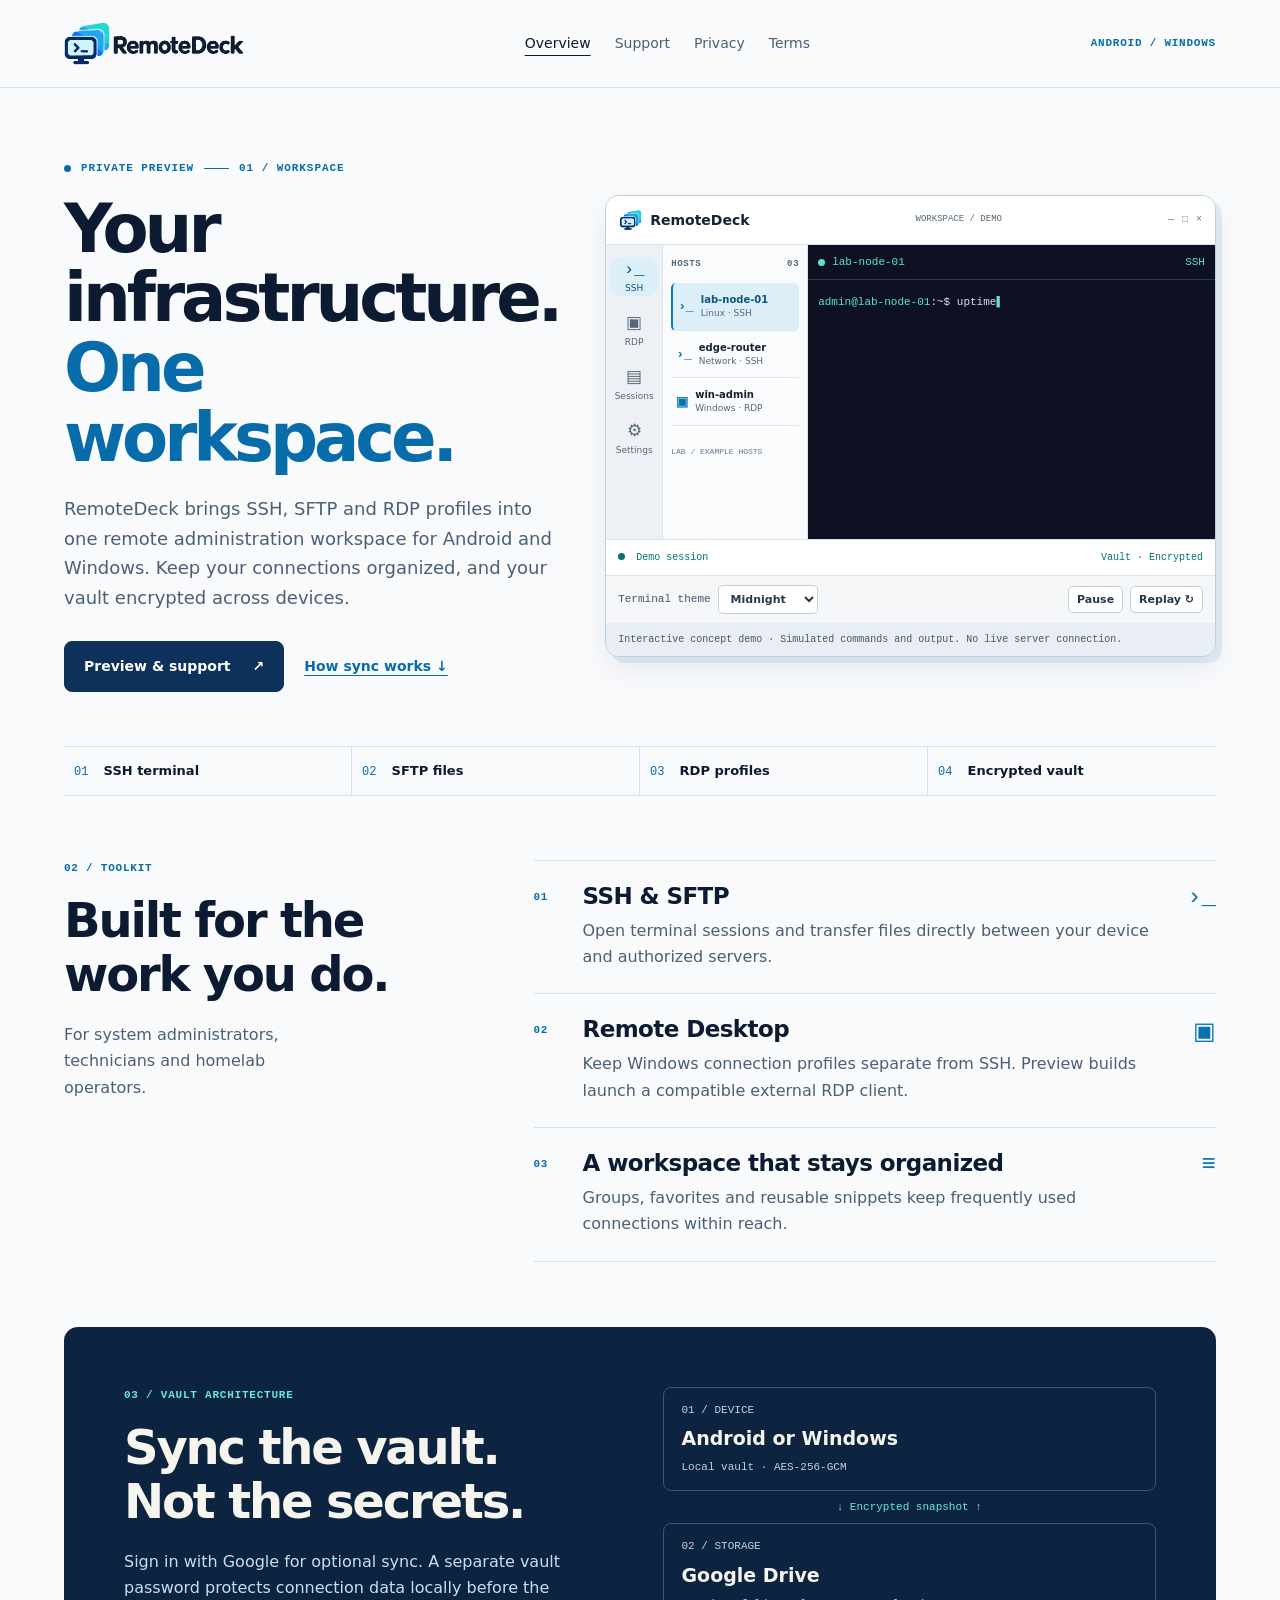
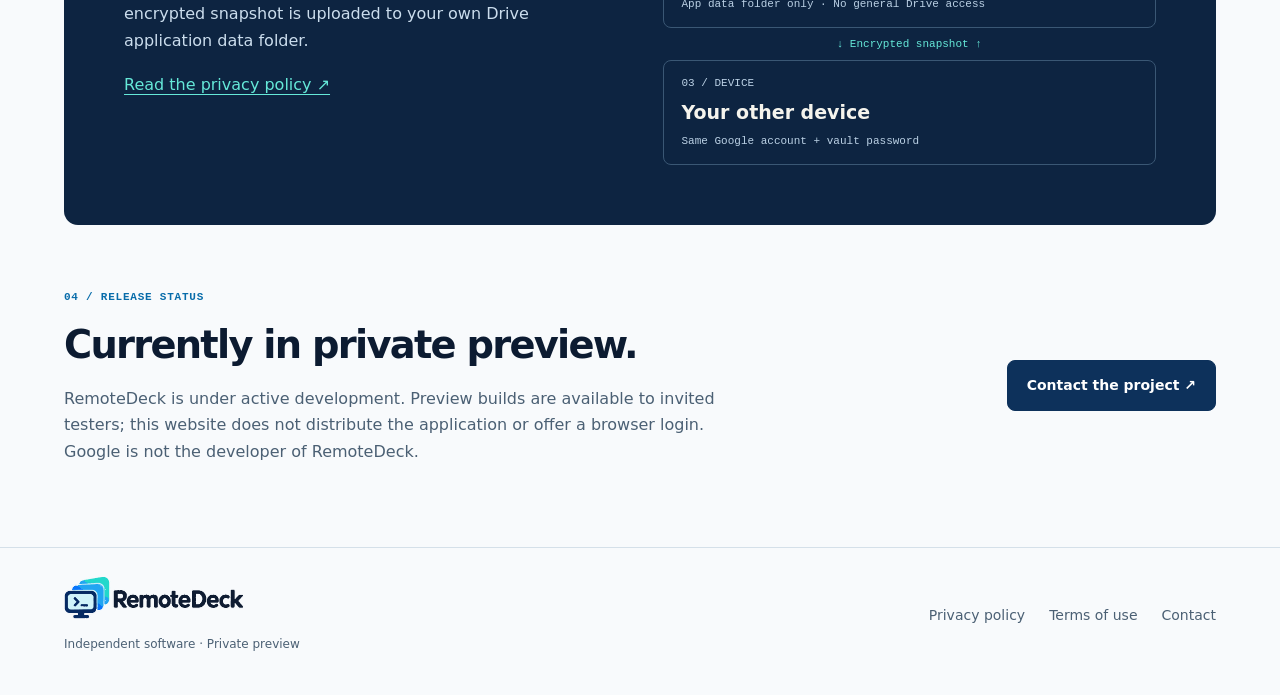
==== commit 1157fdff: "Apply approved RemoteDeck logo and blue-cyan identity across public website" ====
--- a/index.html
+++ b/index.html
@@ -1,10 +1,10 @@
 <!doctype html>
-<html lang="en"><head><meta charset="utf-8"><meta name="viewport" content="width=device-width,initial-scale=1"><meta name="description" content="RemoteDeck is an Android and Windows remote connection manager for SSH, SFTP and RDP with encrypted Google Drive synchronization."><title>RemoteDeck — Remote administration workspace</title><link rel="icon" href="icon.svg" type="image/svg+xml"><link rel="stylesheet" href="style.css"><script src="demo.js" defer></script></head>
-<body><a class="skip" href="#main">Skip to content</a><header class="header"><a class="brand" href="./" aria-label="RemoteDeck home"><span class="mark" aria-hidden="true">›_</span>RemoteDeck<span class="brand-dot">.</span></a><nav aria-label="Main navigation"><a href="./" aria-current="page">Overview</a><a href="support.html">Support</a><a href="privacy.html">Privacy</a><a href="terms.html">Terms</a></nav><span class="edition">ANDROID / WINDOWS</span></header>
+<html lang="en"><head><meta charset="utf-8"><meta name="viewport" content="width=device-width,initial-scale=1"><meta name="description" content="RemoteDeck is an Android and Windows remote connection manager for SSH, SFTP and RDP with encrypted Google Drive synchronization."><title>RemoteDeck — Remote administration workspace</title><link rel="icon" href="remotedeck-icon.png" type="image/png"><meta name="theme-color" content="#0d2441"><link rel="stylesheet" href="style.css"><script src="demo.js" defer></script></head>
+<body><a class="skip" href="#main">Skip to content</a><header class="header"><a class="brand" href="./" aria-label="RemoteDeck home"><img class="brand-wordmark" src="remotedeck-logo.png" width="360" height="85" alt="RemoteDeck"></a><nav aria-label="Main navigation"><a href="./" aria-current="page">Overview</a><a href="support.html">Support</a><a href="privacy.html">Privacy</a><a href="terms.html">Terms</a></nav><span class="edition">ANDROID / WINDOWS</span></header>
 <main id="main">
 <section class="hero"><div class="hero-copy"><p class="eyebrow"><span class="signal"></span> PRIVATE PREVIEW <span class="rule"></span> 01 / WORKSPACE</p><h1>Your infrastructure.<br><em>One workspace.</em></h1><p class="lead">RemoteDeck brings SSH, SFTP and RDP profiles into one remote administration workspace for Android and Windows. Keep your connections organized, and your vault encrypted across devices.</p><div class="actions"><a class="button" href="support.html">Preview &amp; support <span aria-hidden="true">↗</span></a><a class="secondary" href="#security">How sync works ↓</a></div></div>
 <figure class="workspace" id="workspace-demo">
-<div class="windowbar"><span class="demo-brand"><span class="mark" aria-hidden="true">›_</span> RemoteDeck</span><span class="demo-mode">WORKSPACE / DEMO</span><span class="window-dots" aria-hidden="true">— □ ×</span></div>
+<div class="windowbar"><span class="demo-brand"><img class="brand-symbol" src="remotedeck-icon.png" width="26" height="26" alt=""> RemoteDeck</span><span class="demo-mode">WORKSPACE / DEMO</span><span class="window-dots" aria-hidden="true">— □ ×</span></div>
 <div class="workspace-body"><aside class="rail" aria-hidden="true"><span class="rail-active">›_<small>SSH</small></span><span>▣<small>RDP</small></span><span>▤<small>Sessions</small></span><span>⚙<small>Settings</small></span></aside>
 <div class="hosts"><p class="ui-label">HOSTS <span>03</span></p><div class="host selected"><span class="protocol">›_</span><span>lab-node-01<small>Linux · SSH</small></span></div><div class="host"><span class="protocol">›_</span><span>edge-router<small>Network · SSH</small></span></div><div class="host"><span class="protocol">▣</span><span>win-admin<small>Windows · RDP</small></span></div><div class="host-note">LAB / EXAMPLE HOSTS</div></div>
 <div class="console"><div class="tab"><span class="signal"></span> lab-node-01 <span>SSH</span></div><pre id="terminal-output" aria-label="Simulated SSH terminal output" tabindex="0"><span class="prompt">admin@lab-node-01</span>:~$ uptime
@@ -23,4 +23,4 @@
 <section class="editorial" id="features"><div class="section-intro"><p class="eyebrow">02 / TOOLKIT</p><h2>Built for the<br>work you do.</h2><p>For system administrators, technicians and homelab operators.</p></div><div class="feature-list"><section><span class="index">01</span><div><h3>SSH &amp; SFTP</h3><p>Open terminal sessions and transfer files directly between your device and authorized servers.</p></div><span class="feature-code">›_</span></section><section><span class="index">02</span><div><h3>Remote Desktop</h3><p>Keep Windows connection profiles separate from SSH. Preview builds launch a compatible external RDP client.</p></div><span class="feature-code">▣</span></section><section><span class="index">03</span><div><h3>A workspace that stays organized</h3><p>Groups, favorites and reusable snippets keep frequently used connections within reach.</p></div><span class="feature-code">≡</span></section></div></section>
 <section class="security" id="security"><div><p class="eyebrow">03 / VAULT ARCHITECTURE</p><h2>Sync the vault.<br>Not the secrets.</h2><p>Sign in with Google for optional sync. A separate vault password protects connection data locally before the encrypted snapshot is uploaded to your own Drive application data folder.</p><a href="privacy.html">Read the privacy policy ↗</a></div><div class="architecture" aria-label="Vault synchronization architecture"><div><span>01 / DEVICE</span><strong>Android or Windows</strong><small>Local vault · AES-256-GCM</small></div><p class="transfer">↓ Encrypted snapshot ↑</p><div><span>02 / STORAGE</span><strong>Google Drive</strong><small>App data folder only · No general Drive access</small></div><p class="transfer">↓ Encrypted snapshot ↑</p><div><span>03 / DEVICE</span><strong>Your other device</strong><small>Same Google account + vault password</small></div></div></section>
 <section class="preview"><div><p class="eyebrow">04 / RELEASE STATUS</p><h2>Currently in private preview.</h2><p>RemoteDeck is under active development. Preview builds are available to invited testers; this website does not distribute the application or offer a browser login. Google is not the developer of RemoteDeck.</p></div><a class="button" href="support.html">Contact the project ↗</a></section>
-</main><footer><div><a class="brand" href="./"><span class="mark" aria-hidden="true">›_</span>RemoteDeck<span class="brand-dot">.</span></a><p>Independent software · Private preview</p></div><nav aria-label="Legal navigation"><a href="privacy.html">Privacy policy</a><a href="terms.html">Terms of use</a><a href="support.html">Contact</a></nav></footer></body></html>+</main><footer><div><a class="brand" href="./"><img class="brand-wordmark" src="remotedeck-logo.png" width="360" height="85" alt="RemoteDeck"></a><p>Independent software · Private preview</p></div><nav aria-label="Legal navigation"><a href="privacy.html">Privacy policy</a><a href="terms.html">Terms of use</a><a href="support.html">Contact</a></nav></footer></body></html>
--- a/style.css
+++ b/style.css
@@ -6,3 +6,8 @@
 .workspace[data-palette="dracula"]{--terminal-bg:#282a36;--terminal-fg:#f8f8f2;--terminal-accent:#bd93f9;--terminal-cursor:#f8f8f2;--terminal-line:#44475a}
 .workspace[data-palette="nord"]{--terminal-bg:#2e3440;--terminal-fg:#d8dee9;--terminal-accent:#88c0d0;--terminal-cursor:#88c0d0;--terminal-line:#4c566a}
 .windowbar{background:#fff;border-color:#dbe3eb;color:#455669;padding:11px 12px}.demo-brand{display:flex;align-items:center;gap:6px;color:#172334;font:800 14px system-ui}.demo-brand .mark{width:24px;height:24px;border-radius:7px;background:#087e86;color:white;font-size:15px}.demo-mode{font-size:9px;color:#536778}.window-dots{color:#66798c}.workspace-body{grid-template-columns:52px 135px minmax(0,1fr);min-height:294px}.rail{background:#edf1f5;color:#536778;border-right:1px solid #dbe3eb;gap:15px;padding:12px 3px}.rail>span{display:flex;flex-direction:column;align-items:center;width:100%;font-size:17px}.rail small{font:9px/1.5 system-ui}.rail-active{background:#daf2ef;color:#217d7d;border-radius:12px}.hosts{background:#fafbfc;border-color:#dbe3eb;padding:13px 8px}.ui-label{display:flex;justify-content:space-between;color:#536778}.host{border-color:#e0e6ec;color:#172334;font-family:system-ui;font-weight:650;gap:7px}.host.selected{background:#daf2ef;border-left:2px solid #087e86;border-radius:5px}.host small{color:#536778;font-weight:400}.protocol{color:#087e86;font:700 13px var(--mono)}.host-note{margin-top:20px;font-size:8px;color:#66798c}.console{background:var(--terminal-bg)}.tab{color:var(--terminal-accent);border-color:var(--terminal-line)}.console pre{height:250px;overflow:auto;scrollbar-width:thin;color:var(--terminal-fg);font:11px/1.65 var(--mono);padding:13px 10px;overflow-wrap:anywhere;white-space:pre-wrap}.prompt{color:var(--terminal-accent)}.cursor{color:var(--terminal-cursor)}.windowfoot{background:#fff;color:#217d7d;border-color:#dbe3eb}.windowfoot .signal{margin-right:5px}.demo-controls{display:flex;align-items:center;justify-content:space-between;gap:8px;flex-wrap:wrap;border-top:1px solid #dbe3eb;padding:9px 12px;background:#f4f6f8;color:#455669}.demo-controls[hidden]{display:none}.palette-control,.demo-buttons{display:flex;align-items:center;gap:7px;flex-wrap:wrap}.demo-controls button,.demo-controls select{font:600 11px system-ui;background:white;border:1px solid #c2ced8;color:#25394c;padding:6px 8px;border-radius:5px;cursor:pointer}.demo-controls button:hover{background:#daf2ef}.demo-controls button:focus-visible,.demo-controls select:focus-visible{outline:2px solid #087e86;outline-offset:2px}.workspace figcaption{background:#e8eef3;color:#46586a;font-size:10px}.workspace[data-playing="true"] .cursor{animation:deck-blink 1s steps(1,end) infinite}.workspace[data-playing="true"] .tab .signal{animation:deck-pulse 2.4s ease-in-out infinite}@keyframes deck-blink{50%{opacity:0}}@keyframes deck-pulse{50%{opacity:.45}}@media(min-width:1000px){.hero{grid-template-columns:.84fr 1.16fr}.workspace-body{grid-template-columns:57px 145px minmax(0,1fr)}}@media(max-width:1000px){.workspace-body{grid-template-columns:42px 110px minmax(0,1fr)}}@media(max-width:480px){.workspace-body{grid-template-columns:0 105px minmax(0,1fr)}.rail{display:none}.demo-mode{display:none}.console pre{font-size:10px}.workspace{box-shadow:4px 5px 0 #e1e6eb}.demo-controls{gap:10px}}@media(prefers-reduced-motion:reduce){.workspace *{animation:none!important;transition:none!important}}
+
+
+/* Official RemoteDeck identity, selected 27 November 2026. */
+:root{--accent:#086caa;--paper:#f8fafc;--ink:#0c1b31;--muted:#4b6074;--line:#d5e0e9;--dark:#0d2441;--lime:#65e8d8}
+.header{min-height:88px}.brand{gap:0;line-height:1}.brand-wordmark{display:block;width:180px;height:auto;max-width:100%}.demo-brand .brand-symbol{width:26px;height:26px;object-fit:contain;flex:none}.hero{padding-top:72px;gap:46px}.hero h1{letter-spacing:-.06em;line-height:1.04}.hero-copy .lead{max-width:43ch}.hero .eyebrow{letter-spacing:.085em}.button{background:#0d315b;border-color:#0d315b;border-radius:8px}.button:hover{background:#114b7f}.workspace{border-color:#b9cfdf;box-shadow:0 12px 30px #102f4c12,6px 6px 0 #e1ebf3;border-radius:14px}.host.selected,.rail-active{background:#dceff9;color:#09577d}.host.selected{border-left-color:#087bc1}.protocol{color:#0874af}.windowfoot{color:#08726d}.demo-controls button:hover{background:#e2f4fb}.security{border-radius:14px;background:#0d2441}.security p{color:#cbdded}.architecture>div{border-color:#3a5774;border-radius:8px}.architecture span,.architecture small{color:#bbd1e5}.notice{background:#e7f2fa}.document code{background:#e7eff8}.spec-strip{border-color:var(--line)}.feature-code{color:#0874af}.preview{border-bottom:0}.skip:focus{color:var(--ink)}@media(max-width:1000px){.hero{gap:26px}}@media(max-width:760px){.header{min-height:0}.brand-wordmark{width:170px}.hero{padding-top:36px}.workspace{box-shadow:0 8px 18px #102f4c14,4px 4px 0 #e1ebf3}.security{border-radius:10px}}@media(prefers-reduced-motion:reduce){*{scroll-behavior:auto!important}}
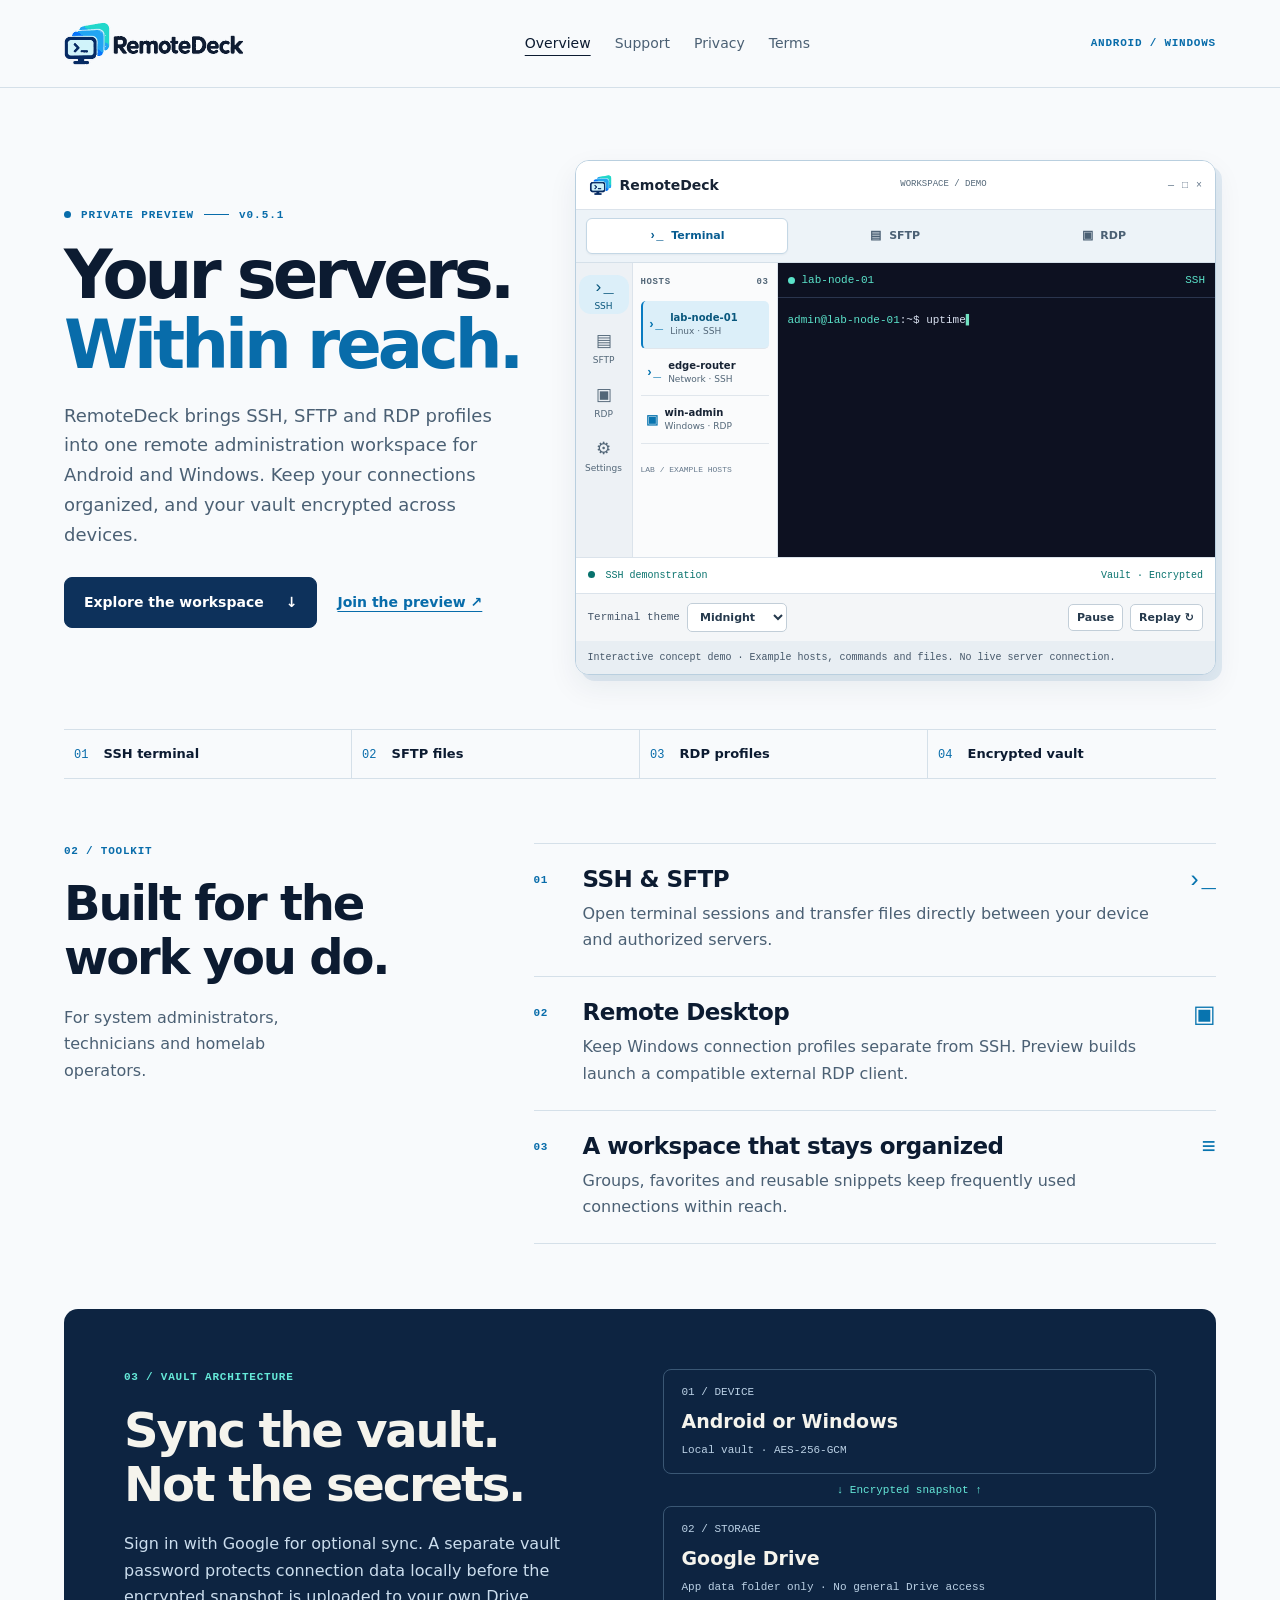
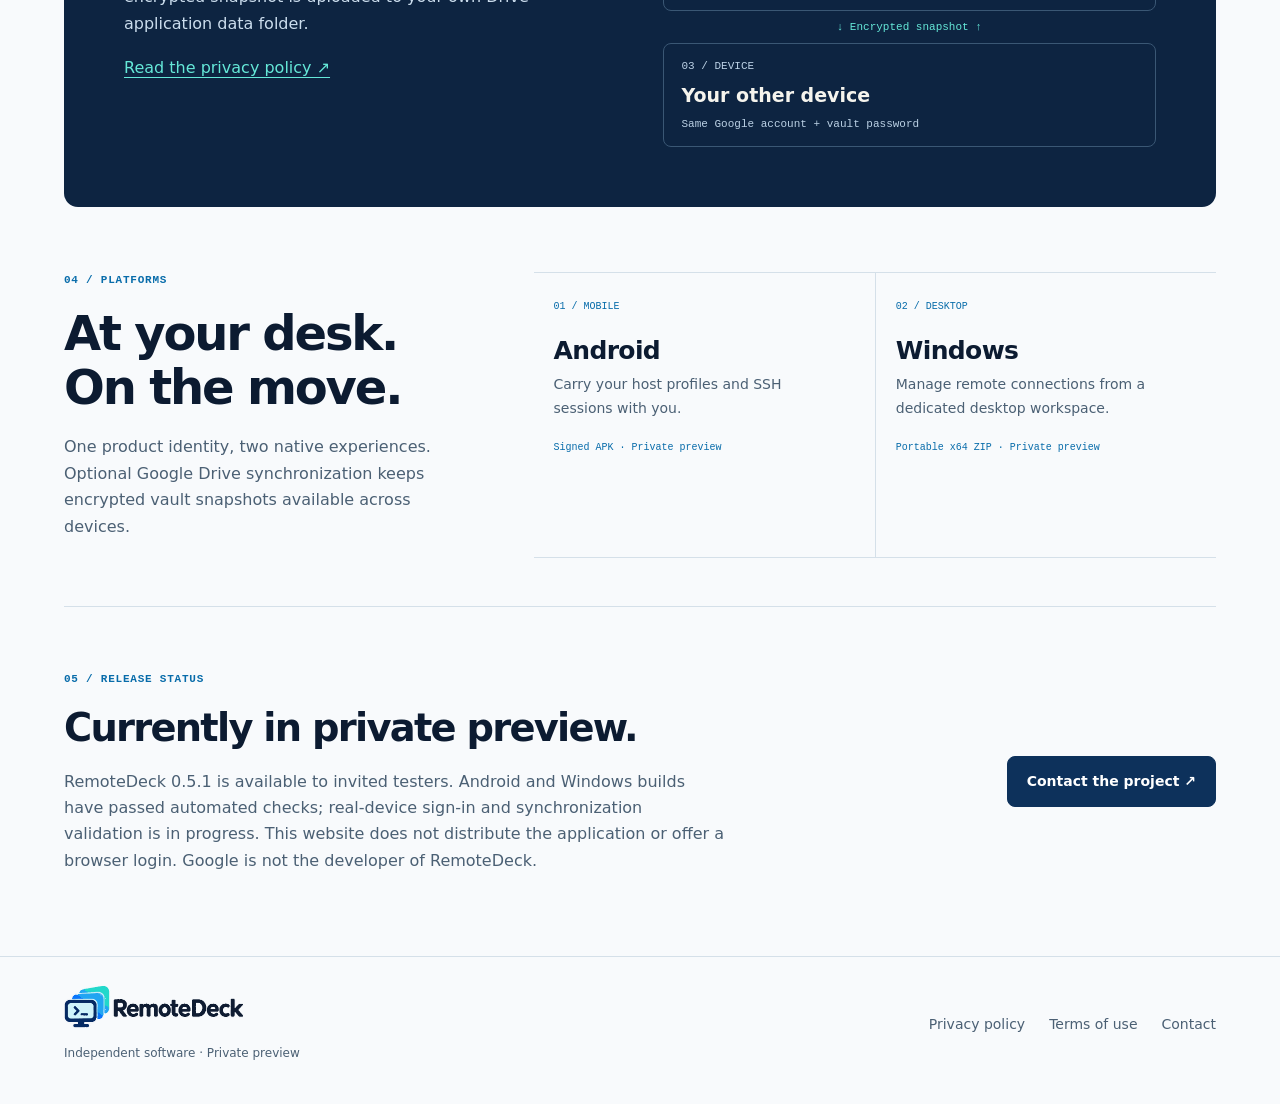
==== commit 7005267f: "Enhance RemoteDeck product site with interactive protocol explorer and platform details" ====
--- a/index.html
+++ b/index.html
@@ -1,13 +1,13 @@
 <!doctype html>
-<html lang="en"><head><meta charset="utf-8"><meta name="viewport" content="width=device-width,initial-scale=1"><meta name="description" content="RemoteDeck is an Android and Windows remote connection manager for SSH, SFTP and RDP with encrypted Google Drive synchronization."><title>RemoteDeck — Remote administration workspace</title><link rel="icon" href="remotedeck-icon.png" type="image/png"><meta name="theme-color" content="#0d2441"><link rel="stylesheet" href="style.css"><script src="demo.js" defer></script></head>
+<html lang="en"><head><meta charset="utf-8"><meta name="viewport" content="width=device-width,initial-scale=1"><meta name="description" content="RemoteDeck is an Android and Windows remote connection manager for SSH, SFTP and RDP with encrypted Google Drive synchronization."><title>RemoteDeck — Remote administration workspace</title><link rel="canonical" href="https://remotedeck.djsonic-labs.com/"><meta property="og:title" content="RemoteDeck — Remote administration workspace"><meta property="og:description" content="SSH, SFTP and RDP profiles for Android and Windows. Optional encrypted vault synchronization."><meta property="og:url" content="https://remotedeck.djsonic-labs.com/"><meta property="og:type" content="website"><meta property="og:image" content="https://remotedeck.djsonic-labs.com/remotedeck-logo.png"><link rel="icon" href="remotedeck-icon.png" type="image/png"><meta name="theme-color" content="#0d2441"><link rel="stylesheet" href="style.css"><script src="demo.js" defer></script></head>
 <body><a class="skip" href="#main">Skip to content</a><header class="header"><a class="brand" href="./" aria-label="RemoteDeck home"><img class="brand-wordmark" src="remotedeck-logo.png" width="360" height="85" alt="RemoteDeck"></a><nav aria-label="Main navigation"><a href="./" aria-current="page">Overview</a><a href="support.html">Support</a><a href="privacy.html">Privacy</a><a href="terms.html">Terms</a></nav><span class="edition">ANDROID / WINDOWS</span></header>
 <main id="main">
-<section class="hero"><div class="hero-copy"><p class="eyebrow"><span class="signal"></span> PRIVATE PREVIEW <span class="rule"></span> 01 / WORKSPACE</p><h1>Your infrastructure.<br><em>One workspace.</em></h1><p class="lead">RemoteDeck brings SSH, SFTP and RDP profiles into one remote administration workspace for Android and Windows. Keep your connections organized, and your vault encrypted across devices.</p><div class="actions"><a class="button" href="support.html">Preview &amp; support <span aria-hidden="true">↗</span></a><a class="secondary" href="#security">How sync works ↓</a></div></div>
-<figure class="workspace" id="workspace-demo">
+<section class="hero"><div class="hero-copy"><p class="eyebrow"><span class="signal"></span> PRIVATE PREVIEW <span class="rule"></span> v0.5.1</p><h1>Your servers.<br><em>Within reach.</em></h1><p class="lead">RemoteDeck brings SSH, SFTP and RDP profiles into one remote administration workspace for Android and Windows. Keep your connections organized, and your vault encrypted across devices.</p><div class="actions"><a class="button" href="#workspace-demo">Explore the workspace <span aria-hidden="true">↓</span></a><a class="secondary" href="support.html">Join the preview ↗</a></div></div>
+<figure class="workspace" id="workspace-demo" data-view="ssh">
 <div class="windowbar"><span class="demo-brand"><img class="brand-symbol" src="remotedeck-icon.png" width="26" height="26" alt=""> RemoteDeck</span><span class="demo-mode">WORKSPACE / DEMO</span><span class="window-dots" aria-hidden="true">— □ ×</span></div>
-<div class="workspace-body"><aside class="rail" aria-hidden="true"><span class="rail-active">›_<small>SSH</small></span><span>▣<small>RDP</small></span><span>▤<small>Sessions</small></span><span>⚙<small>Settings</small></span></aside>
-<div class="hosts"><p class="ui-label">HOSTS <span>03</span></p><div class="host selected"><span class="protocol">›_</span><span>lab-node-01<small>Linux · SSH</small></span></div><div class="host"><span class="protocol">›_</span><span>edge-router<small>Network · SSH</small></span></div><div class="host"><span class="protocol">▣</span><span>win-admin<small>Windows · RDP</small></span></div><div class="host-note">LAB / EXAMPLE HOSTS</div></div>
-<div class="console"><div class="tab"><span class="signal"></span> lab-node-01 <span>SSH</span></div><pre id="terminal-output" aria-label="Simulated SSH terminal output" tabindex="0"><span class="prompt">admin@lab-node-01</span>:~$ uptime
+<div class="workspace-switch" aria-label="Interactive workspace views" hidden><button type="button" data-view-target="ssh" aria-pressed="true"><span aria-hidden="true">›_</span> Terminal</button><button type="button" data-view-target="sftp" aria-pressed="false"><span aria-hidden="true">▤</span> SFTP</button><button type="button" data-view-target="rdp" aria-pressed="false"><span aria-hidden="true">▣</span> RDP</button></div><div class="workspace-body"><aside class="rail" aria-hidden="true"><span class="rail-active" data-rail="ssh">›_<small>SSH</small></span><span data-rail="sftp">▤<small>SFTP</small></span><span data-rail="rdp">▣<small>RDP</small></span><span>⚙<small>Settings</small></span></aside>
+<div class="hosts"><p class="ui-label">HOSTS <span>03</span></p><div class="host selected" data-host="ssh"><span class="protocol">›_</span><span>lab-node-01<small>Linux · SSH</small></span></div><div class="host"><span class="protocol">›_</span><span>edge-router<small>Network · SSH</small></span></div><div class="host" data-host="rdp"><span class="protocol">▣</span><span>win-admin<small>Windows · RDP</small></span></div><div class="host-note">LAB / EXAMPLE HOSTS</div></div>
+<div class="console" id="ssh-panel"><div class="tab"><span class="signal"></span> lab-node-01 <span>SSH</span></div><pre id="terminal-output" aria-label="Simulated SSH terminal output" tabindex="0"><span class="prompt">admin@lab-node-01</span>:~$ uptime
   up 12 days, 04:32
   load average: 0.12, 0.08, 0.05
 
@@ -15,12 +15,14 @@
 Filesystem    Size   Used
 /dev/vda1      80G    24G
 
-<span class="prompt">admin@lab-node-01</span>:~$ <span class="cursor" aria-hidden="true">▌</span></pre></div></div>
-<div class="windowfoot"><span><span class="signal"></span> Demo session</span><span>Vault · Encrypted</span></div>
+<span class="prompt">admin@lab-node-01</span>:~$ <span class="cursor" aria-hidden="true">▌</span></pre></div>
+<div class="file-panel demo-panel" id="sftp-panel" hidden><div class="panel-top"><span class="panel-label">SFTP / lab-node-01</span><span>Example</span></div><div class="file-columns"><section><h3>Local</h3><p class="file-path">~/Documents</p><div class="file-entry">▱ &nbsp; backups</div><div class="file-entry">▱ &nbsp; configs</div><div class="file-entry">≡ &nbsp; notes.txt</div></section><section><h3>Remote</h3><p class="file-path">/home/admin</p><div class="file-entry">▱ &nbsp; logs</div><div class="file-entry">▱ &nbsp; scripts</div><div class="file-entry">≡ &nbsp; README.md</div></section></div><div class="demo-hint">Two-pane file browser concept. No files are read or transferred in this demo.</div></div>
+<div class="rdp-panel demo-panel" id="rdp-panel" hidden><div class="panel-top"><span class="panel-label">RDP / win-admin</span><span>Example</span></div><div class="rdp-preview"><div class="rdp-monitor" aria-hidden="true"><span>▣</span></div><strong>win-admin</strong><small>Windows · Remote Desktop</small><dl><div><dt>Address</dt><dd>192.0.2.20</dd></div><div><dt>Port</dt><dd>3389</dd></div><div><dt>Client</dt><dd>External RDP</dd></div></dl><span class="rdp-demo-button">Launch client <span>↗</span></span></div><div class="demo-hint">Illustrative profile. The preview app launches a compatible external RDP client.</div></div></div>
+<div class="windowfoot"><span><span class="signal"></span> <span id="demo-status">SSH demonstration</span></span><span>Vault · Encrypted</span></div>
 <div class="demo-controls" hidden><div class="palette-control"><label for="demo-palette">Terminal theme</label><select id="demo-palette"><option value="midnight">Midnight</option><option value="night-owl">Night Owl</option><option value="dracula">Dracula</option><option value="nord">Nord</option></select></div><div class="demo-buttons"><button id="demo-toggle" type="button">Pause</button><button id="demo-replay" type="button">Replay ↻</button></div></div>
-<figcaption>Interactive concept demo · Simulated commands and output. No live server connection.</figcaption></figure></section>
+<figcaption>Interactive concept demo · Example hosts, commands and files. No live server connection.</figcaption></figure></section>
 <div class="spec-strip"><span>01 <b>SSH terminal</b></span><span>02 <b>SFTP files</b></span><span>03 <b>RDP profiles</b></span><span>04 <b>Encrypted vault</b></span></div>
 <section class="editorial" id="features"><div class="section-intro"><p class="eyebrow">02 / TOOLKIT</p><h2>Built for the<br>work you do.</h2><p>For system administrators, technicians and homelab operators.</p></div><div class="feature-list"><section><span class="index">01</span><div><h3>SSH &amp; SFTP</h3><p>Open terminal sessions and transfer files directly between your device and authorized servers.</p></div><span class="feature-code">›_</span></section><section><span class="index">02</span><div><h3>Remote Desktop</h3><p>Keep Windows connection profiles separate from SSH. Preview builds launch a compatible external RDP client.</p></div><span class="feature-code">▣</span></section><section><span class="index">03</span><div><h3>A workspace that stays organized</h3><p>Groups, favorites and reusable snippets keep frequently used connections within reach.</p></div><span class="feature-code">≡</span></section></div></section>
 <section class="security" id="security"><div><p class="eyebrow">03 / VAULT ARCHITECTURE</p><h2>Sync the vault.<br>Not the secrets.</h2><p>Sign in with Google for optional sync. A separate vault password protects connection data locally before the encrypted snapshot is uploaded to your own Drive application data folder.</p><a href="privacy.html">Read the privacy policy ↗</a></div><div class="architecture" aria-label="Vault synchronization architecture"><div><span>01 / DEVICE</span><strong>Android or Windows</strong><small>Local vault · AES-256-GCM</small></div><p class="transfer">↓ Encrypted snapshot ↑</p><div><span>02 / STORAGE</span><strong>Google Drive</strong><small>App data folder only · No general Drive access</small></div><p class="transfer">↓ Encrypted snapshot ↑</p><div><span>03 / DEVICE</span><strong>Your other device</strong><small>Same Google account + vault password</small></div></div></section>
-<section class="preview"><div><p class="eyebrow">04 / RELEASE STATUS</p><h2>Currently in private preview.</h2><p>RemoteDeck is under active development. Preview builds are available to invited testers; this website does not distribute the application or offer a browser login. Google is not the developer of RemoteDeck.</p></div><a class="button" href="support.html">Contact the project ↗</a></section>
+<section class="platforms" aria-labelledby="platforms-title"><div class="platform-intro"><p class="eyebrow">04 / PLATFORMS</p><h2 id="platforms-title">At your desk.<br>On the move.</h2><p>One product identity, two native experiences. Optional Google Drive synchronization keeps encrypted vault snapshots available across devices.</p></div><div class="platform-list"><section><span class="platform-number">01 / MOBILE</span><h3>Android</h3><p>Carry your host profiles and SSH sessions with you.</p><span class="platform-detail">Signed APK · Private preview</span></section><section><span class="platform-number">02 / DESKTOP</span><h3>Windows</h3><p>Manage remote connections from a dedicated desktop workspace.</p><span class="platform-detail">Portable x64 ZIP · Private preview</span></section></div></section><section class="preview"><div><p class="eyebrow">05 / RELEASE STATUS</p><h2>Currently in private preview.</h2><p>RemoteDeck 0.5.1 is available to invited testers. Android and Windows builds have passed automated checks; real-device sign-in and synchronization validation is in progress. This website does not distribute the application or offer a browser login. Google is not the developer of RemoteDeck.</p></div><a class="button" href="support.html">Contact the project ↗</a></section>
 </main><footer><div><a class="brand" href="./"><img class="brand-wordmark" src="remotedeck-logo.png" width="360" height="85" alt="RemoteDeck"></a><p>Independent software · Private preview</p></div><nav aria-label="Legal navigation"><a href="privacy.html">Privacy policy</a><a href="terms.html">Terms of use</a><a href="support.html">Contact</a></nav></footer></body></html>
--- a/style.css
+++ b/style.css
@@ -11,3 +11,42 @@
 /* Official RemoteDeck identity, selected 27 November 2026. */
 :root{--accent:#086caa;--paper:#f8fafc;--ink:#0c1b31;--muted:#4b6074;--line:#d5e0e9;--dark:#0d2441;--lime:#65e8d8}
 .header{min-height:88px}.brand{gap:0;line-height:1}.brand-wordmark{display:block;width:180px;height:auto;max-width:100%}.demo-brand .brand-symbol{width:26px;height:26px;object-fit:contain;flex:none}.hero{padding-top:72px;gap:46px}.hero h1{letter-spacing:-.06em;line-height:1.04}.hero-copy .lead{max-width:43ch}.hero .eyebrow{letter-spacing:.085em}.button{background:#0d315b;border-color:#0d315b;border-radius:8px}.button:hover{background:#114b7f}.workspace{border-color:#b9cfdf;box-shadow:0 12px 30px #102f4c12,6px 6px 0 #e1ebf3;border-radius:14px}.host.selected,.rail-active{background:#dceff9;color:#09577d}.host.selected{border-left-color:#087bc1}.protocol{color:#0874af}.windowfoot{color:#08726d}.demo-controls button:hover{background:#e2f4fb}.security{border-radius:14px;background:#0d2441}.security p{color:#cbdded}.architecture>div{border-color:#3a5774;border-radius:8px}.architecture span,.architecture small{color:#bbd1e5}.notice{background:#e7f2fa}.document code{background:#e7eff8}.spec-strip{border-color:var(--line)}.feature-code{color:#0874af}.preview{border-bottom:0}.skip:focus{color:var(--ink)}@media(max-width:1000px){.hero{gap:26px}}@media(max-width:760px){.header{min-height:0}.brand-wordmark{width:170px}.hero{padding-top:36px}.workspace{box-shadow:0 8px 18px #102f4c14,4px 4px 0 #e1ebf3}.security{border-radius:10px}}@media(prefers-reduced-motion:reduce){*{scroll-behavior:auto!important}}
+
+/* Workspace explorer: responsive, keyboard accessible, no remote access. */
+.workspace-switch[hidden],.workspace [hidden]{display:none!important}
+.workspace-switch{display:flex;gap:6px;padding:8px 10px;background:#edf3f8;border-bottom:1px solid #d5e0e9}
+.workspace-switch button{flex:1;background:transparent;border:1px solid transparent;color:#4b6074;font:650 11px/1.35 system-ui;padding:9px 5px;border-radius:6px;cursor:pointer;white-space:nowrap}
+.workspace-switch button span{font:700 12px var(--mono);margin-right:4px}
+.workspace-switch button[aria-pressed=true]{background:#fff;border-color:#c4d7e5;color:#075c91;box-shadow:0 1px 2px #0d24410d}
+.workspace-switch button:hover{background:#e2edf7}
+.workspace-switch button:focus-visible{outline:2px solid #086caa;outline-offset:2px}
+.demo-panel{min-width:0;background:#f5f8fc;display:flex;flex-direction:column;min-height:294px}
+.panel-top{display:flex;align-items:center;justify-content:space-between;gap:6px;padding:10px;border-bottom:1px solid #d5e0e9;color:#52677b;font-size:9px}
+.panel-label{font-weight:700;color:#0c1b31}
+.file-columns{display:grid;grid-template-columns:repeat(2,minmax(0,1fr));flex:1}
+.file-columns section{padding:10px 7px;min-width:0}
+.file-columns section+section{border-left:1px solid #d5e0e9}
+.file-columns h3{font:700 11px system-ui;margin:0 0 6px;letter-spacing:0}
+.file-path{font:9px/1.4 var(--mono);color:#4b6074;overflow-wrap:anywhere;margin:0 0 10px}
+.file-entry{font-size:9px;overflow-wrap:anywhere;padding:8px 0;border-bottom:1px solid #d5e0e9;color:#0d315b}
+.demo-hint{margin-top:auto;padding:10px;background:#e8eff6;color:#4b6074;font:10px/1.5 system-ui}
+.rdp-preview{display:flex;flex-direction:column;align-items:center;gap:4px;padding:14px 10px}
+.rdp-monitor{width:44px;height:30px;border:2px solid #086caa;border-radius:5px;display:grid;place-items:center;color:#086caa;font-size:18px}
+.rdp-preview strong{font:700 13px system-ui;color:#0c1b31;margin-top:3px}
+.rdp-preview small{font:10px system-ui;color:#4b6074}
+.rdp-preview dl{margin:8px 0;width:100%;font-size:10px}
+.rdp-preview dl div{display:flex;justify-content:space-between;gap:6px;border-bottom:1px solid #d5e0e9;padding:5px 0;overflow-wrap:anywhere}
+.rdp-preview dd{margin:0;text-align:right;color:#0d315b}
+.rdp-preview dt{color:#4b6074}
+.rdp-demo-button{display:flex;justify-content:space-between;background:#dce7f1;color:#4b6074;font:600 10px system-ui;width:100%;padding:8px;border-radius:5px}
+.platforms{display:grid;grid-template-columns:.75fr 1.25fr;gap:60px;margin-top:65px;padding-bottom:48px;border-bottom:1px solid var(--line)}
+.platform-intro p:last-child{max-width:38ch}
+.platform-list{display:grid;grid-template-columns:1fr 1fr;border-top:1px solid var(--line);border-bottom:1px solid var(--line)}
+.platform-list section{padding:26px 20px;min-width:0}
+.platform-list section+section{border-left:1px solid var(--line)}
+.platform-number,.platform-detail{display:block;color:var(--accent);font:10px/1.6 var(--mono)}
+.platform-list h3{margin-top:22px;font-size:25px}
+.platform-list p{font-size:14px;max-width:28ch}
+.platform-detail{margin-top:20px}
+@media(max-width:760px){.platforms{grid-template-columns:1fr;gap:12px;margin-top:40px;padding-bottom:30px}.platform-list section{padding:20px 10px}.workspace-switch button{font-size:10px}.workspace-switch button span{margin-right:2px}}
+@media(max-width:480px){.workspace[data-view=sftp] .workspace-body,.workspace[data-view=rdp] .workspace-body{grid-template-columns:1fr}.workspace[data-view=sftp] .hosts,.workspace[data-view=rdp] .hosts{display:none}.file-entry{font-size:11px}}
